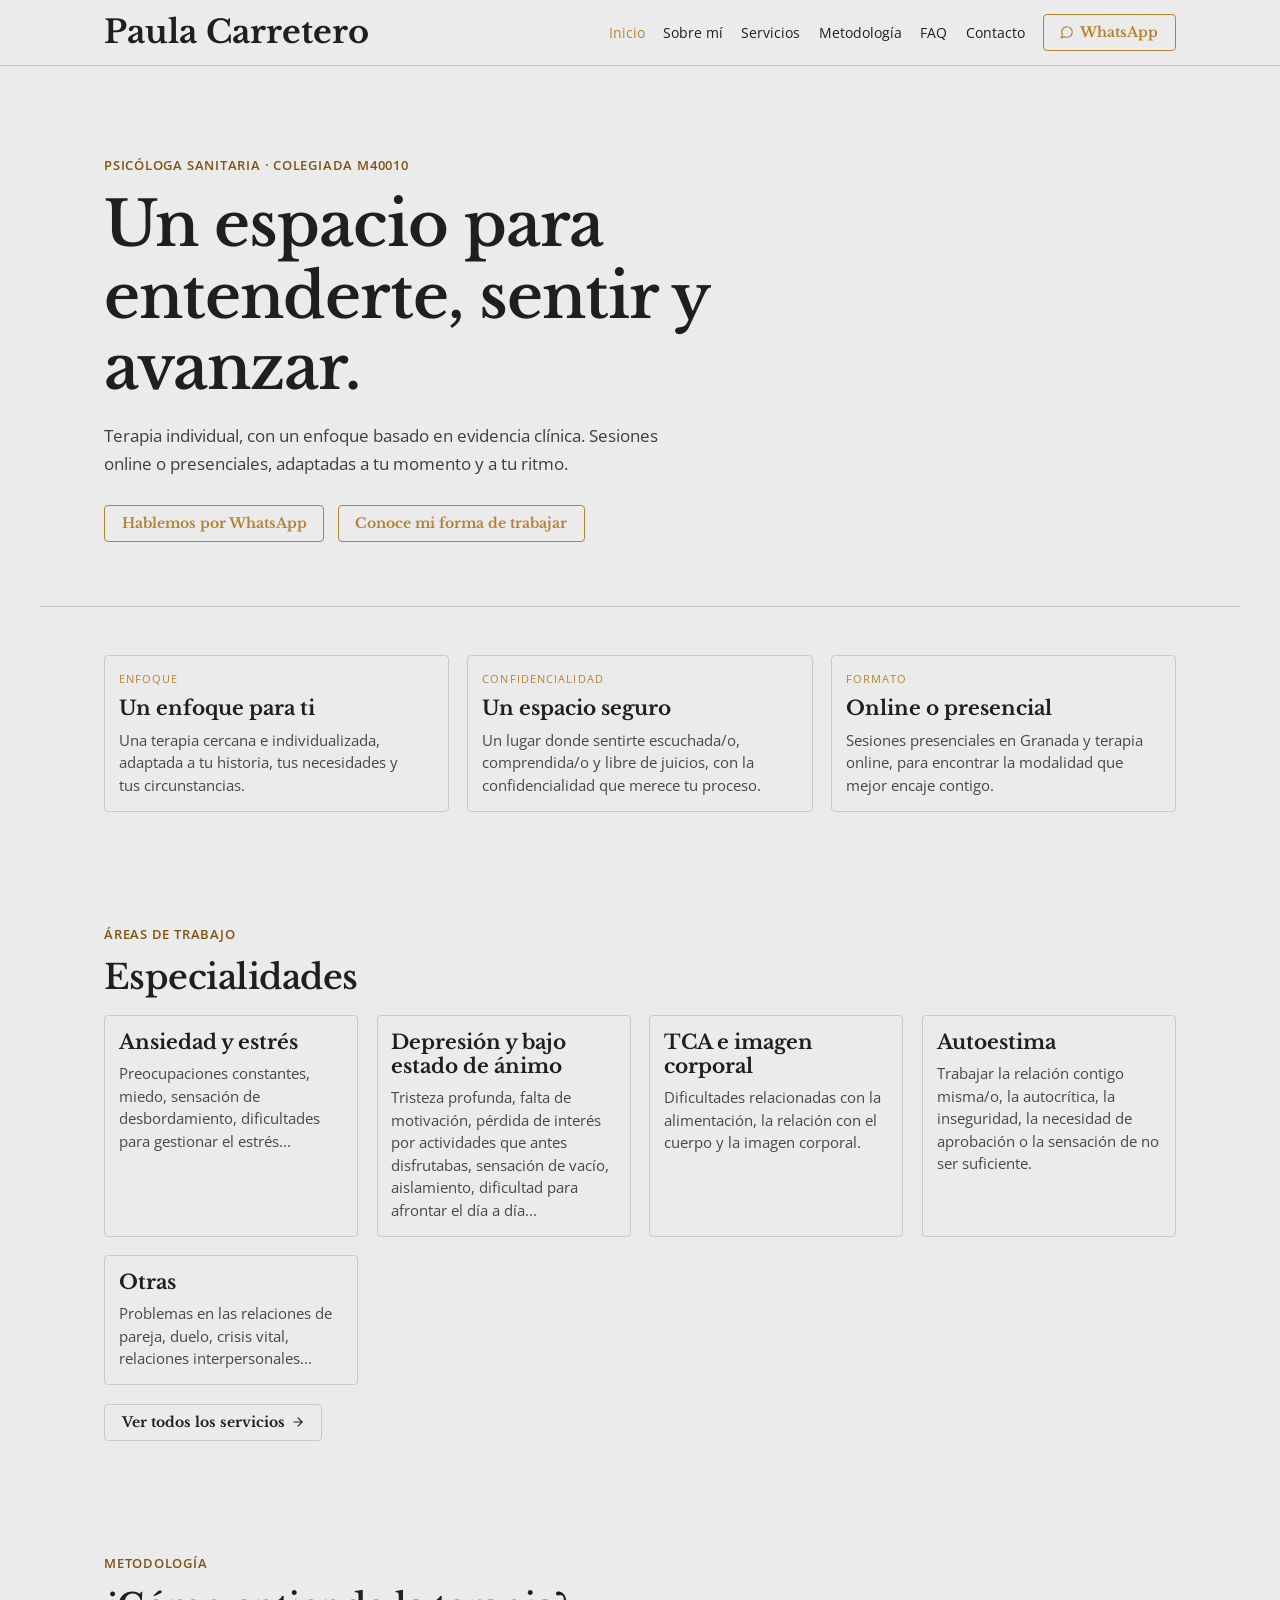
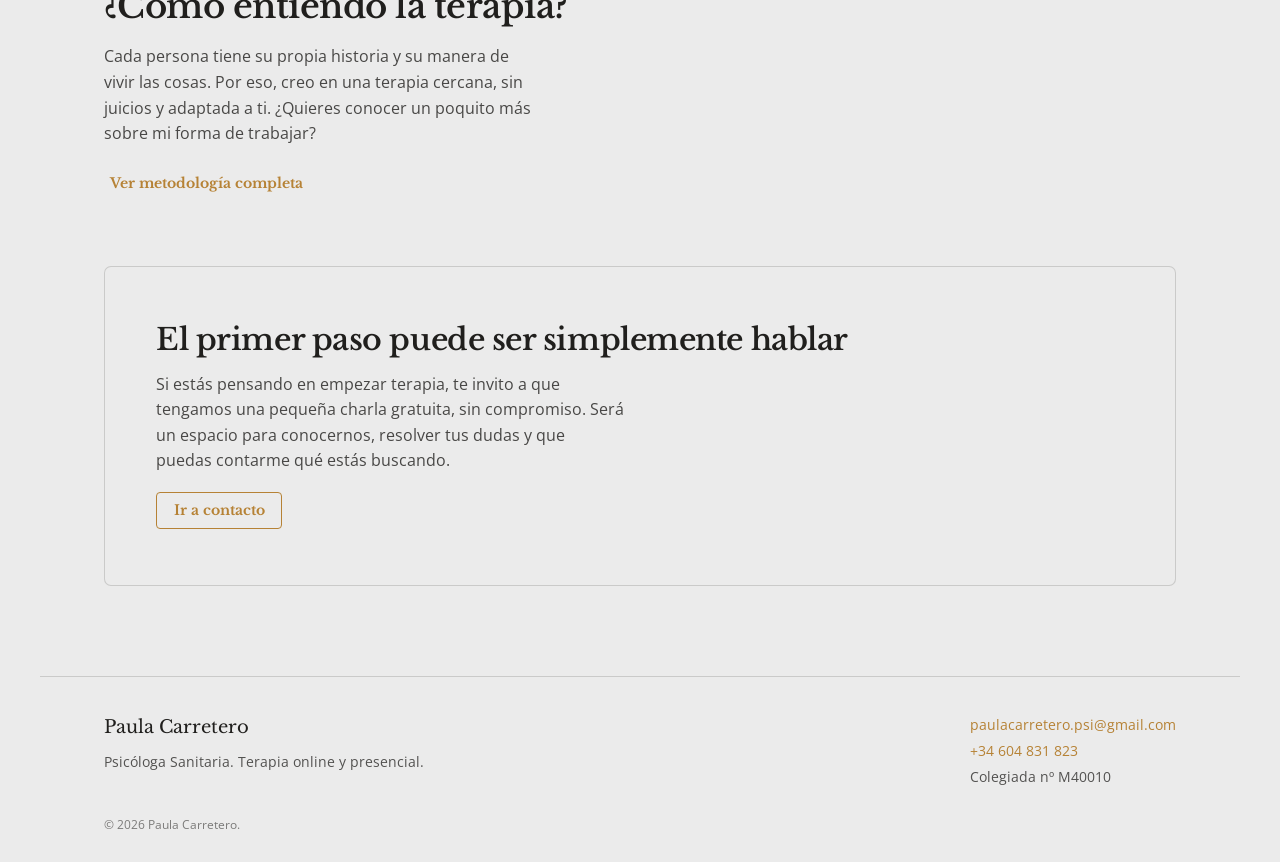
==== index.html @ b2ef5160 "Web publicada (20261020102743-aa1cb7)" ====
<!DOCTYPE html>
<html lang="es">
<head>
  <meta charset="utf-8">
  <meta name="viewport" content="width=device-width, initial-scale=1">
  <title>Paula Carretero · Psicóloga sanitaria online y Granada</title>
  <meta name="description" content="Terapia individual online o presencial. Ansiedad, depresión, problemas de la conducta alimentaria, problemas de pareja, estrés, crisis vital. Enfoque cercano y basado en evidencia clínica.">
  <link rel="stylesheet" href="css/classical.css?v=276b932b">
  <link rel="stylesheet" href="css/site.css?v=2cb532cb">
  <link rel="stylesheet" href="css/theme.css?v=82066e64">
</head>
<body>

<header class="site-header">
  <nav class="nav" aria-label="Principal">
    <a class="nav-brand" href="index.html">Paula Carretero</a>
    <button class="btn btn-icon nav-toggle" type="button" aria-label="Menú" aria-expanded="false"><svg class="icon" width="18" height="18" viewBox="0 0 24 24" fill="none" stroke="currentColor" stroke-width="2" stroke-linecap="round" stroke-linejoin="round" aria-hidden="true"><path d="M4 6h16"/><path d="M4 12h16"/><path d="M4 18h16"/></svg></button>
    <a href="index.html" aria-current="page">Inicio</a>
    <a href="sobre-mi.html">Sobre mí</a>
    <a href="servicios.html">Servicios</a>
    <a href="metodologia.html">Metodología</a>
    <a href="faq.html">FAQ</a>
    <a href="contacto.html">Contacto</a>
    <a class="btn btn-primary" href="https://wa.me/34604831823" target="_blank" rel="noopener"><svg class="icon" width="14" height="14" viewBox="0 0 24 24" fill="none" stroke="currentColor" stroke-width="2" stroke-linecap="round" stroke-linejoin="round" aria-hidden="true"><path d="M7.9 20A9 9 0 1 0 4 16.1L2 22Z"/></svg> WhatsApp</a>
  </nav>
</header>

<main>

<section class="wrap hero">
  <span class="kicker">Psicóloga sanitaria · Colegiada M40010</span>
  <h1 style="max-width:16ch">Un espacio para entenderte, sentir y avanzar.</h1>
  <p class="lead" style="max-width:58ch">Terapia individual, con un enfoque basado en evidencia clínica. Sesiones online o presenciales, adaptadas a tu momento y a tu ritmo.</p>
  <div class="btn-row">
    <a class="btn btn-primary" href="https://wa.me/34604831823" target="_blank" rel="noopener">Hablemos por WhatsApp</a>
    <a class="btn btn-primary" href="metodologia.html">Conoce mi forma de trabajar</a>
  </div>
</section>

<section class="wrap section">
  
  <div class="grid grid-220">
    <div class="card">
      <div class="card-kicker">Enfoque</div>
      <div class="card-title">Un enfoque para ti</div>
      <p class="card-body">Una terapia cercana e individualizada, adaptada a tu historia, tus necesidades y tus circunstancias.</p>
      
      
    </div>
    <div class="card">
      <div class="card-kicker">Confidencialidad</div>
      <div class="card-title">Un espacio seguro</div>
      <p class="card-body">Un lugar donde sentirte escuchada/o, comprendida/o y libre de juicios, con la confidencialidad que merece tu proceso.</p>
      
      
    </div>
    <div class="card">
      <div class="card-kicker">Formato</div>
      <div class="card-title">Online o presencial</div>
      <p class="card-body">Sesiones presenciales en Granada y terapia online, para encontrar la modalidad que mejor encaje contigo.</p>
      
      
    </div>
  </div>
  
</section>

<section class="wrap section">
  <span class="kicker">Áreas de trabajo</span>
  <h2 style="margin-bottom:var(--space-4)">Especialidades</h2>
  <div class="grid grid-240">
    <div class="card">
      
      <div class="card-title">Ansiedad y estrés</div>
      <p class="card-body">Preocupaciones constantes, miedo, sensación de desbordamiento, dificultades para gestionar el estrés...</p>
      
      
    </div>
    <div class="card">
      
      <div class="card-title">Depresión y bajo estado de ánimo</div>
      <p class="card-body">Tristeza profunda, falta de motivación, pérdida de interés por actividades que antes disfrutabas, sensación de vacío, aislamiento, dificultad para afrontar el día a día...</p>
      
      
    </div>
    <div class="card">
      
      <div class="card-title">TCA e imagen corporal </div>
      <p class="card-body">Dificultades relacionadas con la alimentación, la relación con el cuerpo y la imagen corporal.</p>
      
      
    </div>
    <div class="card">
      
      <div class="card-title">Autoestima  </div>
      <p class="card-body">Trabajar la relación contigo misma/o, la autocrítica, la inseguridad, la necesidad de aprobación o la sensación de no ser suficiente.</p>
      
      
    </div>
    <div class="card">
      
      <div class="card-title">Otras</div>
      <p class="card-body">Problemas en las relaciones de pareja, duelo, crisis vital, relaciones interpersonales...</p>
      
      
    </div>
  </div>
  <a class="btn btn-secondary" href="servicios.html" style="margin-top:var(--space-4)">Ver todos los servicios <svg class="icon" width="14" height="14" viewBox="0 0 24 24" fill="none" stroke="currentColor" stroke-width="2" stroke-linecap="round" stroke-linejoin="round" aria-hidden="true"><path d="M5 12h14"/><path d="m12 5 7 7-7 7"/></svg></a>
</section>

<section class="wrap section">
  <div class="split split-sin-imagen">
    <div>
      <span class="kicker">Metodología</span>
      <h2>¿Cómo entiendo la terapia?</h2>
      <p class="text" style="max-width:48ch">Cada persona tiene su propia historia y su manera de vivir las cosas. Por eso, creo en una terapia cercana, sin juicios y adaptada a ti. ¿Quieres conocer un poquito más sobre mi forma de trabajar?</p>
      <a class="btn btn-ghost" href="metodologia.html" style="margin-top:var(--space-4)">Ver metodología completa</a>
    </div>
  </div>
</section>

<section class="wrap section-last">
  <div class="cta">
    <h3>El primer paso puede ser simplemente hablar</h3>
    <p class="text">Si estás pensando en empezar terapia, te invito a que tengamos una pequeña charla gratuita, sin compromiso. Será un espacio para conocernos, resolver tus dudas y que puedas contarme qué estás buscando.</p>
    <a class="btn btn-primary" href="contacto.html">Ir a contacto</a>
  </div>
</section>

</main>

<footer class="wrap site-footer">
  <div>
    <p class="footer-brand">Paula Carretero</p>
    <p class="footer-tag">Psicóloga Sanitaria. Terapia online y presencial.</p>
  </div>
  <div class="footer-contact">
    <a href="mailto:paulacarretero.psi@gmail.com">paulacarretero.psi@gmail.com</a>
    <a href="tel:+34604831823">+34 604 831 823</a>
    <span>Colegiada nº M40010</span>
  </div>
</footer>
<p class="wrap footer-legal">© 2026 Paula Carretero.</p>

<script src="js/site.js?v=e6ed8c2e"></script>
</body>
</html>
---- css/classical.css ----
/* Classical — design-system tokens and component classes. This file is the source of truth for the system's look; retune it here and see readme.md. */
@import url('https://fonts.googleapis.com/css2?family=Cormorant+Garamond:wght@400;600&family=Lora:wght@400;600&display=swap');

:root {
  --color-bg: #f3f2f2;
  --color-surface: #eae9e9;
  --color-text: #201f1d;
  --color-accent: #b68235;
  --color-accent-2: #ac803e;
  --color-divider: color-mix(in srgb, #201f1d 16%, transparent);

  /* Tonal ramps — generated in OKLCH on one shared lightness scale, so the
     same step of any role matches the others in visual value. */
  --color-neutral-100: #f8f4f4;
  --color-neutral-200: #eae7e7;
  --color-neutral-300: #d7d3d3;
  --color-neutral-400: #bab6b6;
  --color-neutral-500: #9b9797;
  --color-neutral-600: #7d7979;
  --color-neutral-700: #605d5d;
  --color-neutral-800: #444141;
  --color-neutral-900: #2d2b2b;

  --color-accent-100: #fff3e4;
  --color-accent-200: #ffe3bf;
  --color-accent-300: #facb8d;
  --color-accent-400: #e1ad66;
  --color-accent-500: #c28d41;
  --color-accent-600: #a06f24;
  --color-accent-700: #7d5411;
  --color-accent-800: #5a3b0a;
  --color-accent-900: #3a270d;

  --color-accent-2-100: #fff3e4;
  --color-accent-2-200: #ffe3be;
  --color-accent-2-300: #f5cd96;
  --color-accent-2-400: #dbaf70;
  --color-accent-2-500: #bc8f4e;
  --color-accent-2-600: #9b7232;
  --color-accent-2-700: #79561f;
  --color-accent-2-800: #573d14;
  --color-accent-2-900: #382810;

  --font-heading: "Cormorant Garamond", system-ui, sans-serif;
  --font-heading-weight: 600; /* review round 3: bold retired — semibold is the
     interface headings' ceiling (they need the weight at small sizes); display
     text goes lighter still, to the normal cut (see the deck) */
  --font-body: "Lora", system-ui, sans-serif;

  --space-1: 4.6px;
  --space-2: 9.2px;
  --space-3: 13.8px;
  --space-4: 18.4px;
  --space-6: 27.6px;
  --space-8: 36.8px;

  --radius-sm: 2px;
  --radius-md: 4px;
  --radius-lg: 7px;

  /* Elevation — derived from the ground: soft ink-tinted shadows on a
     light theme, a hairline edge + ambient darkness on a dark one. */
  --shadow-sm: 0 1px 2px color-mix(in srgb, #2d2b2b 14%, transparent);
  --shadow-md: 0 3px 10px color-mix(in srgb, #2d2b2b 16%, transparent);
  --shadow-lg: 0 12px 32px color-mix(in srgb, #2d2b2b 22%, transparent);
}

body {
  background: var(--color-bg);
  color: var(--color-text);
  font-family: var(--font-body);
}
h1, h2, h3, h4 { font-family: var(--font-heading); font-weight: var(--font-heading-weight); }

.plate{filter:sepia(0.22) saturate(0.82) contrast(1.05);box-sizing:border-box;
  border:6px solid var(--color-surface);outline:1px solid var(--color-divider)}

/* ══════════════════════════════════════════════════════════════════════════
   Components — built with the tokens above. Plain CSS
   on plain HTML: no JavaScript, no build step. Each class is documented in
   readme.md and demonstrated in foundations/ and components/.
   ══════════════════════════════════════════════════════════════════════ */

*, *::before, *::after { box-sizing: border-box; }
body { margin: 0; font-size: 15px; line-height: 1.55; font-weight: 400; }
h1, h2, h3, h4, h5, h6 {
  font-family: var(--font-heading); font-weight: var(--font-heading-weight);
  line-height: 1.12; letter-spacing: -0.015em; margin: 0 0 var(--space-2);
}
h1 { font-size: 42px; }
h2 { font-size: 32px; }
h3 { font-size: 25px; }
h4 { font-size: 20px; }
h5 { font-size: 16px; }
h6 { font-size: 13px; }
h6 { letter-spacing: 0.08em; text-transform: uppercase; }
p { margin: 0 0 var(--space-3); }
a { color: var(--color-accent); text-underline-offset: 3px; }
img { display: block; max-width: 100%; }
figure { margin: 0; }
figcaption {
  font-size: 11px; margin-top: var(--space-1);
  color: color-mix(in srgb, var(--color-text) 55%, transparent);
}
.text-muted { color: color-mix(in srgb, var(--color-text) 55%, transparent); }
:focus { outline: none; }
:focus-visible { outline: 2px solid var(--color-accent); outline-offset: 2px; }
::selection { background: color-mix(in srgb, var(--color-accent) 30%, transparent); }

/* — rules — */
.hr {
  height: 1px; border: 0; margin: var(--space-4) 0;
  background: var(--color-divider);
}

/* — buttons — */
.btn {
  display: inline-flex; align-items: center; justify-content: center; gap: 6px;
  cursor: pointer; text-decoration: none;
  font-family: var(--font-heading); font-weight: var(--font-heading-weight);
  font-size: 14px; line-height: 1.2; color: var(--color-text); /* matches the .input's 14px —
     the pair sits side by side in sign-up rows */
  background: transparent; border: 1px solid transparent;
  padding: var(--space-2) calc(var(--space-3) * 1.2);
  border-radius: var(--radius-md);
}
.btn svg { display: block; }
.btn:disabled { opacity: 0.45; cursor: not-allowed; }
.btn-primary { color: var(--color-accent); border-color: var(--color-accent); }
.btn-primary:hover { background: color-mix(in srgb, var(--color-accent) 12%, transparent); }
.btn-primary:active { background: color-mix(in srgb, var(--color-accent) 22%, transparent); }
.btn-secondary { border-color: var(--color-divider); }
.btn-secondary:hover { background: color-mix(in srgb, var(--color-text) 7%, transparent); }
.btn-secondary:active { background: color-mix(in srgb, var(--color-text) 14%, transparent); }
.btn-ghost { color: var(--color-accent); padding-inline: var(--space-1); }
.btn-ghost:hover { background: color-mix(in srgb, var(--color-accent) 10%, transparent); }
.btn-ghost:active { background: color-mix(in srgb, var(--color-accent) 18%, transparent); }
.btn-icon { width: 36px; height: 36px; padding: 0; }
.btn-block { width: 100%; margin-top: var(--space-2); }

/* — forms — */
.field > label {
  display: block; font-size: 12px; margin-bottom: 5px;
  color: color-mix(in srgb, var(--color-text) 70%, transparent);
}
.input {
  width: 100%; min-height: 36px; padding: 6px 10px; font: inherit;
  font-size: 14px; color: var(--color-text); caret-color: var(--color-accent);
  background: transparent;
  border: 1px solid var(--color-divider); border-radius: var(--radius-md);
}
.input:hover { border-color: color-mix(in srgb, var(--color-text) 45%, transparent); }
.input:focus-visible { border-color: var(--color-accent); outline-offset: 0; }
textarea.input { min-height: 90px; resize: vertical; }
.radio { display: inline-flex; align-items: center; gap: 8px; cursor: pointer; font-size: 14px; }
.radio input, .seg-opt input {
  position: absolute; opacity: 0; width: 0; height: 0; pointer-events: none;
}
.radio .dot {
  width: 16px; height: 16px; flex: none; border-radius: 50%;
  border: 1.5px solid var(--color-divider);
}
.radio:hover .dot { border-color: var(--color-accent); }
.radio input:checked + .dot {
  border-color: var(--color-accent); background: var(--color-accent);
  box-shadow: inset 0 0 0 4px var(--color-bg);
}
.radio input:focus-visible + .dot { outline: 2px solid var(--color-accent); outline-offset: 2px; }
.seg {
  display: inline-flex; overflow: hidden;
  border: 1px solid var(--color-divider); border-radius: var(--radius-md);
}
.seg-opt {
  display: inline-flex; align-items: center; gap: 6px;
  padding: 7px 12px; font-size: 13px; cursor: pointer;
}
.seg-opt + .seg-opt { border-left: 1px solid var(--color-divider); }
.seg-opt:has(input:checked) { color: var(--color-accent); box-shadow: inset 0 0 0 1px var(--color-accent); }
.seg-opt:not(:has(input:checked)):hover { background: color-mix(in srgb, var(--color-text) 7%, transparent); }
.seg-opt:has(input:focus-visible) { outline: 2px solid var(--color-accent); outline-offset: -2px; }

/* — cards — */
.card {
  display: flex; flex-direction: column; gap: var(--space-2);
  padding: var(--space-3); border-radius: var(--radius-md); background: transparent; border: 1px solid var(--color-divider);
}
.card-kicker { font-size: 10px; letter-spacing: 0.1em; text-transform: uppercase; color: var(--color-accent); }
.card-title {
  font-family: var(--font-heading); font-weight: var(--font-heading-weight);
  font-size: 17px; line-height: 1.2;
}
.card-body { margin: 0; font-size: 13px; opacity: 0.8; flex: 1; }
.card-meta {
  display: flex; align-items: center; gap: 6px; font-size: 11px;
  color: color-mix(in srgb, var(--color-text) 50%, transparent);
}
.elev-sm { box-shadow: var(--shadow-sm); }
.elev-md { box-shadow: var(--shadow-md); }
.elev-lg { box-shadow: var(--shadow-lg); }

/* — tags — */
.tag {
  display: inline-flex; align-items: center; font-size: 11px;
  letter-spacing: 0.02em; padding: 3px 10px;
  border-radius: calc(var(--radius-md) * 0.75);
}
.tag-accent { background: var(--color-accent-100); color: var(--color-accent-800); }
.tag-accent-2 { background: var(--color-accent-2-100); color: var(--color-accent-2-800); }
.tag-neutral { background: var(--color-neutral-100); color: var(--color-neutral-800); }
.tag-outline { border: 1px solid var(--color-accent); color: var(--color-accent); }

/* — navigation — */
.nav {
  display: flex; align-items: center; gap: var(--space-4);
  padding: var(--space-3) var(--space-4);
  border-bottom: 1px solid var(--color-divider);
}
.nav-brand {
  font-family: var(--font-heading); font-weight: var(--font-heading-weight);
  font-size: 18px; margin-right: auto;
}
.nav a { color: inherit; text-decoration: none; font-size: 14px; }
.nav a:hover, .nav a[aria-current='page'] { color: var(--color-accent); }

/* — tables — */
.table { width: 100%; border-collapse: collapse; font-size: 14px; }
.table th {
  text-align: left; font-size: 11px; letter-spacing: 0.08em; text-transform: uppercase;
  color: color-mix(in srgb, var(--color-text) 60%, transparent);
  padding: var(--space-2); border-bottom: 1px solid var(--color-divider);
}
.table td {
  padding: var(--space-2);
  border-bottom: 1px solid var(--color-divider);
}
.table tbody tr:hover { background: color-mix(in srgb, var(--color-text) 4%, transparent); }

/* — dialog — */
.dialog-backdrop {
  position: fixed; inset: 0; display: grid; place-items: center;
  padding: var(--space-4);
  background: color-mix(in srgb, var(--color-neutral-900) 50%, transparent);
}
.dialog {
  width: min(440px, 100%); display: flex; flex-direction: column; gap: var(--space-3);
  padding: var(--space-4); border-radius: var(--radius-lg);
  background: var(--color-surface); box-shadow: var(--shadow-lg); border: 1px solid var(--color-divider);
}
.dialog-title {
  font-family: var(--font-heading); font-weight: var(--font-heading-weight);
  font-size: 20px;
}
.dialog-body { font-size: 14px; opacity: 0.85; }
.dialog-actions { display: flex; justify-content: flex-end; gap: var(--space-2); margin-top: var(--space-2); }
---- css/site.css ----
/* ==========================================================================
   site.css — estilos propios del sitio (encima de classical.css, que NO se toca)
   Todo sale de las variables del sistema de diseño: var(--color-*), var(--space-*), etc.
   ========================================================================== */

body { margin: 0; background: var(--color-bg); color: var(--color-text); font-family: var(--font-body); text-wrap: pretty; }
a { color: var(--color-accent); }
a:hover { color: var(--color-accent-600); }
img { max-width: 100%; display: block; }

/* Contenedor centrado: todas las secciones lo usan */
.wrap { max-width: var(--ancho-maximo, 1200px); margin: 0 auto; padding-inline: clamp(20px, 5vw, 64px); }
.wrap-narrow { max-width: 820px; }

/* --- Cabecera / navegación ------------------------------------------- */
.site-header { position: sticky; top: 0; z-index: 10; background: color-mix(in srgb, var(--color-bg) 92%, transparent); backdrop-filter: blur(8px); border-bottom: 1px solid var(--color-divider); }
.site-header .nav { border-bottom: 0; max-width: var(--ancho-maximo, 1200px); margin: 0 auto; padding: var(--space-3) clamp(20px, 5vw, 64px); }
.nav-brand { text-decoration: none; color: var(--color-text); }
.nav a.nav-brand { font-size: var(--marca-tamano, 32px); line-height: 1.1; }
@media (max-width: 900px) { .nav a.nav-brand { font-size: var(--marca-tamano-movil, 26px); } }
.nav-toggle { display: none; }
.nav a.btn { color: var(--color-accent); }
@media (max-width: 900px) {
  .nav { flex-wrap: wrap; gap: var(--space-3); }
  .nav-toggle { display: inline-flex; }
  .nav > a:not(.nav-brand) { display: none; width: 100%; padding: var(--space-1) 0; }
  .nav.is-open > a:not(.nav-brand) { display: block; }
  .nav.is-open > a.btn { display: inline-flex; width: auto; }
}

/* --- Bloques de texto ------------------------------------------------- */
.kicker { display: block; font-size: 13px; letter-spacing: .06em; text-transform: uppercase; font-weight: 600; color: var(--color-accent-700); margin: 0 0 var(--space-3); }
h1, h2, h3 { font-family: var(--font-heading); font-weight: 600; margin: 0; line-height: 1.15; }
h1 { font-size: clamp(38px, 5.5vw, 62px); }
.page-title { font-size: clamp(34px, 4.5vw, 50px); max-width: 22ch; }
h2 { font-size: clamp(26px, 3vw, 34px); }
h3 { font-size: clamp(24px, 2.8vw, 30px); }
.lead { font-size: 17px; line-height: 1.65; opacity: .85; max-width: 60ch; margin: var(--space-4) 0 0; }
.text { font-size: 15.5px; line-height: 1.65; opacity: .8; max-width: 52ch; margin: var(--space-4) 0 0; }

/* --- Secciones -------------------------------------------------------- */
.hero { padding-block: clamp(40px, 7vw, 96px) clamp(32px, 5vw, 64px); border-bottom: 1px solid var(--color-divider); }
.page-head { padding-block: clamp(40px, 6vw, 80px) clamp(24px, 4vw, 48px); }
.section { padding-block: clamp(24px, 4vw, 48px) clamp(32px, 5vw, 64px); }
.section-last { padding-bottom: clamp(48px, 7vw, 96px); }
.btn-row { display: flex; gap: var(--space-3); flex-wrap: wrap; margin-top: var(--space-6); }
.btn .icon { flex-shrink: 0; }

/* Rejillas de tarjetas */
.grid { display: grid; gap: var(--space-4); }
.grid-220 { grid-template-columns: repeat(auto-fit, minmax(220px, 1fr)); }
.grid-240 { grid-template-columns: repeat(auto-fit, minmax(240px, 1fr)); }
.grid-260 { grid-template-columns: repeat(auto-fit, minmax(260px, 1fr)); }
.grid-280 { grid-template-columns: repeat(auto-fit, minmax(280px, 1fr)); }
.card { transition: border-color .2s ease, transform .2s ease; }
.card:hover { border-color: var(--color-accent); }
.card-body { font-size: 14.5px; line-height: 1.55; }
.card-title { font-size: 20px; }
.card-kicker { font-size: 11px; }
.card-link { font-size: 14px; font-weight: 600; text-decoration: none; display: inline-flex; gap: 4px; align-items: center; margin-top: var(--space-2); }

/* Dos columnas texto + foto */
.split { display: grid; gap: var(--space-6) clamp(24px, 5vw, 72px); align-items: center; grid-template-columns: minmax(0, 1fr) minmax(0, 420px); }
.split-portrait { grid-template-columns: minmax(0, 1fr) minmax(0, 380px); }
@media (max-width: 760px) { .split, .split-portrait { grid-template-columns: 1fr; } }

/* Fotos (siempre dentro de .plate) */
.plate { border-radius: var(--radius-lg); overflow: hidden; }
.plate img { width: 100%; height: auto; object-fit: cover; }
.ratio-4-3 { aspect-ratio: 4 / 3; }
.ratio-3-4 { aspect-ratio: 3 / 4; }
.photo-ph { display: grid; place-items: center; width: 100%; height: 100%; min-height: 200px; text-align: center; padding: var(--space-4); font-size: 13px; color: var(--color-neutral-600); background: var(--color-surface); }

/* Panel de cierre (CTA) */
.cta { background: var(--color-surface); border: 1px solid var(--color-divider); border-radius: var(--radius-lg); padding: clamp(32px, 5vw, 56px) clamp(24px, 4vw, 64px); }
.cta .text { margin-top: var(--space-3); }
.cta .btn { margin-top: var(--space-4); }

/* Lista con checks (Sobre mí) */
.checklist { display: grid; gap: var(--space-3); max-width: 64ch; margin: var(--space-4) 0 0; padding: 0; list-style: none; }
.checklist li { display: flex; gap: var(--space-3); align-items: flex-start; font-size: 15.5px; line-height: 1.6; }
.checklist svg { flex-shrink: 0; margin-top: 2px; stroke: var(--color-accent-700); }

/* Pasos numerados (Metodología) */
.steps { border-bottom: 1px solid var(--color-divider); }
.step { display: grid; grid-template-columns: minmax(0, 60px) minmax(0, 1fr); gap: var(--space-4); padding: var(--space-4) 0; border-top: 1px solid var(--color-divider); }
.step-num { font-family: var(--font-heading); font-size: 28px; color: var(--color-accent); font-feature-settings: "tnum"; }
.step h2 { font-size: 22px; margin: 0 0 var(--space-2); }
.step p { font-size: 15.5px; line-height: 1.65; opacity: .8; max-width: 56ch; margin: 0; }

/* FAQ */
details.card { padding: var(--space-4); }
details summary { cursor: pointer; list-style: none; display: flex; align-items: center; justify-content: space-between; gap: var(--space-3); font-family: var(--font-heading); font-size: 18px; }
details summary::-webkit-details-marker { display: none; }
details .chev { flex-shrink: 0; stroke: var(--color-accent); transition: transform .2s ease; }
details[open] .chev { transform: rotate(180deg); }
details p { font-size: 15px; line-height: 1.6; opacity: .8; margin: var(--space-3) 0 0; }

/* Contacto */
.contact-grid { display: grid; grid-template-columns: minmax(0, 1fr) minmax(0, 360px); gap: var(--space-6) clamp(24px, 5vw, 64px); align-items: start; }
@media (max-width: 760px) { .contact-grid { grid-template-columns: 1fr; } }
.form { display: grid; gap: var(--space-4); }
.form .field > label { font-size: 13px; }
.form-msg { font-size: 14px; margin: 0; min-height: 1.4em; }
.form-msg.is-error { color: #a33a2c; }
.form-msg.is-ok { color: var(--color-accent-700); }
/* Campo trampa anti-spam: fuera de pantalla para las personas, visible para los bots */
.field-trampa { position: absolute; left: -10000px; width: 1px; height: 1px; overflow: hidden; }
.contact-list { display: grid; gap: var(--space-3); margin-top: var(--space-2); }
.contact-list a, .contact-item { display: flex; align-items: center; gap: var(--space-2); text-decoration: none; font-size: 15px; line-height: 1.5; }
.contact-list svg, .contact-item svg { flex-shrink: 0; stroke: var(--color-accent-700); }
.stack { display: grid; gap: var(--space-4); }

/* Pie */
.site-footer { display: flex; flex-wrap: wrap; gap: var(--space-6); justify-content: space-between; padding-block: var(--space-8) var(--space-6); border-top: 1px solid var(--color-divider); }
.site-footer p { margin: 0; }
.footer-brand { font-family: var(--font-heading); font-size: 18px; margin-bottom: var(--space-2) !important; }
.footer-tag { font-size: 14px; opacity: .75; max-width: 40ch; }
.footer-contact { font-size: 14px; display: grid; gap: var(--space-1); }
.footer-contact a { text-decoration: none; }
.footer-contact span { opacity: .75; }
.footer-legal { font-size: 12px; opacity: .55; padding-bottom: var(--space-6); margin: 0 auto; }
---- css/theme.css ----
@import url('https://fonts.googleapis.com/css2?family=Libre+Baskerville:wght@400;700&family=Open+Sans:wght@400;600&display=swap');
/* Generado desde content/theme.json — no editar a mano. */
:root {
  --color-bg: #ebebeb;
  --color-surface: #ebebeb;
  --color-text: #201f1d;
  --color-accent: #b68235;
  --color-accent-2: #ae874c;
  --color-divider: color-mix(in srgb, #201f1d 16%, transparent);
  --color-neutral-100: #f5f5f5;
  --color-neutral-200: #e8e8e8;
  --color-neutral-300: #d4d4d4;
  --color-neutral-400: #b7b7b7;
  --color-neutral-500: #989898;
  --color-neutral-600: #7a7a7a;
  --color-neutral-700: #5d5d5d;
  --color-neutral-800: #424242;
  --color-neutral-900: #2b2b2b;
  --color-accent-100: #fff3e4;
  --color-accent-200: #ffe3bf;
  --color-accent-300: #facb8d;
  --color-accent-400: #e1ad66;
  --color-accent-500: #c28d41;
  --color-accent-600: #a06f24;
  --color-accent-700: #7d5411;
  --color-accent-800: #5a3b0a;
  --color-accent-900: #3a270d;
  --color-accent-2-100: #fdf4e7;
  --color-accent-2-200: #fbe4c4;
  --color-accent-2-300: #f1ce9c;
  --color-accent-2-400: #d7b077;
  --color-accent-2-500: #b89156;
  --color-accent-2-600: #98733b;
  --color-accent-2-700: #765727;
  --color-accent-2-800: #553e1a;
  --color-accent-2-900: #372914;
  --font-heading: "Libre Baskerville", system-ui, sans-serif;
  --font-heading-weight: 700;
  --font-body: "Open Sans", system-ui, sans-serif;
  --space-1: 4.6px;
  --space-2: 9.2px;
  --space-3: 13.8px;
  --space-4: 18.4px;
  --space-6: 27.6px;
  --space-8: 36.8px;
  --radius-sm: 2px;
  --radius-md: 4px;
  --radius-lg: 7px;
  --shadow-sm: 0 1px 2px color-mix(in srgb, #2b2b2b 14%, transparent);
  --shadow-md: 0 3px 10px color-mix(in srgb, #2b2b2b 16%, transparent);
  --shadow-lg: 0 12px 32px color-mix(in srgb, #2b2b2b 22%, transparent);
  --marca-tamano: 32px;
  --marca-tamano-movil: 26px;
  --ancho-maximo: 1200px;
}

/* Variantes de las secciones dinámicas */
.split.split-sin-imagen { grid-template-columns: minmax(0, 1fr); }
.split.split-invertido { grid-template-columns: minmax(0, 420px) minmax(0, 1fr); }
.split.split-portrait.split-invertido { grid-template-columns: minmax(0, 380px) minmax(0, 1fr); }
@media (max-width: 760px) { .split.split-invertido, .split.split-portrait.split-invertido { grid-template-columns: 1fr; } }
.contact-grid.contact-grid-solo { grid-template-columns: minmax(0, 1fr); }
.contact-grid-solo .stack { max-width: 520px; }
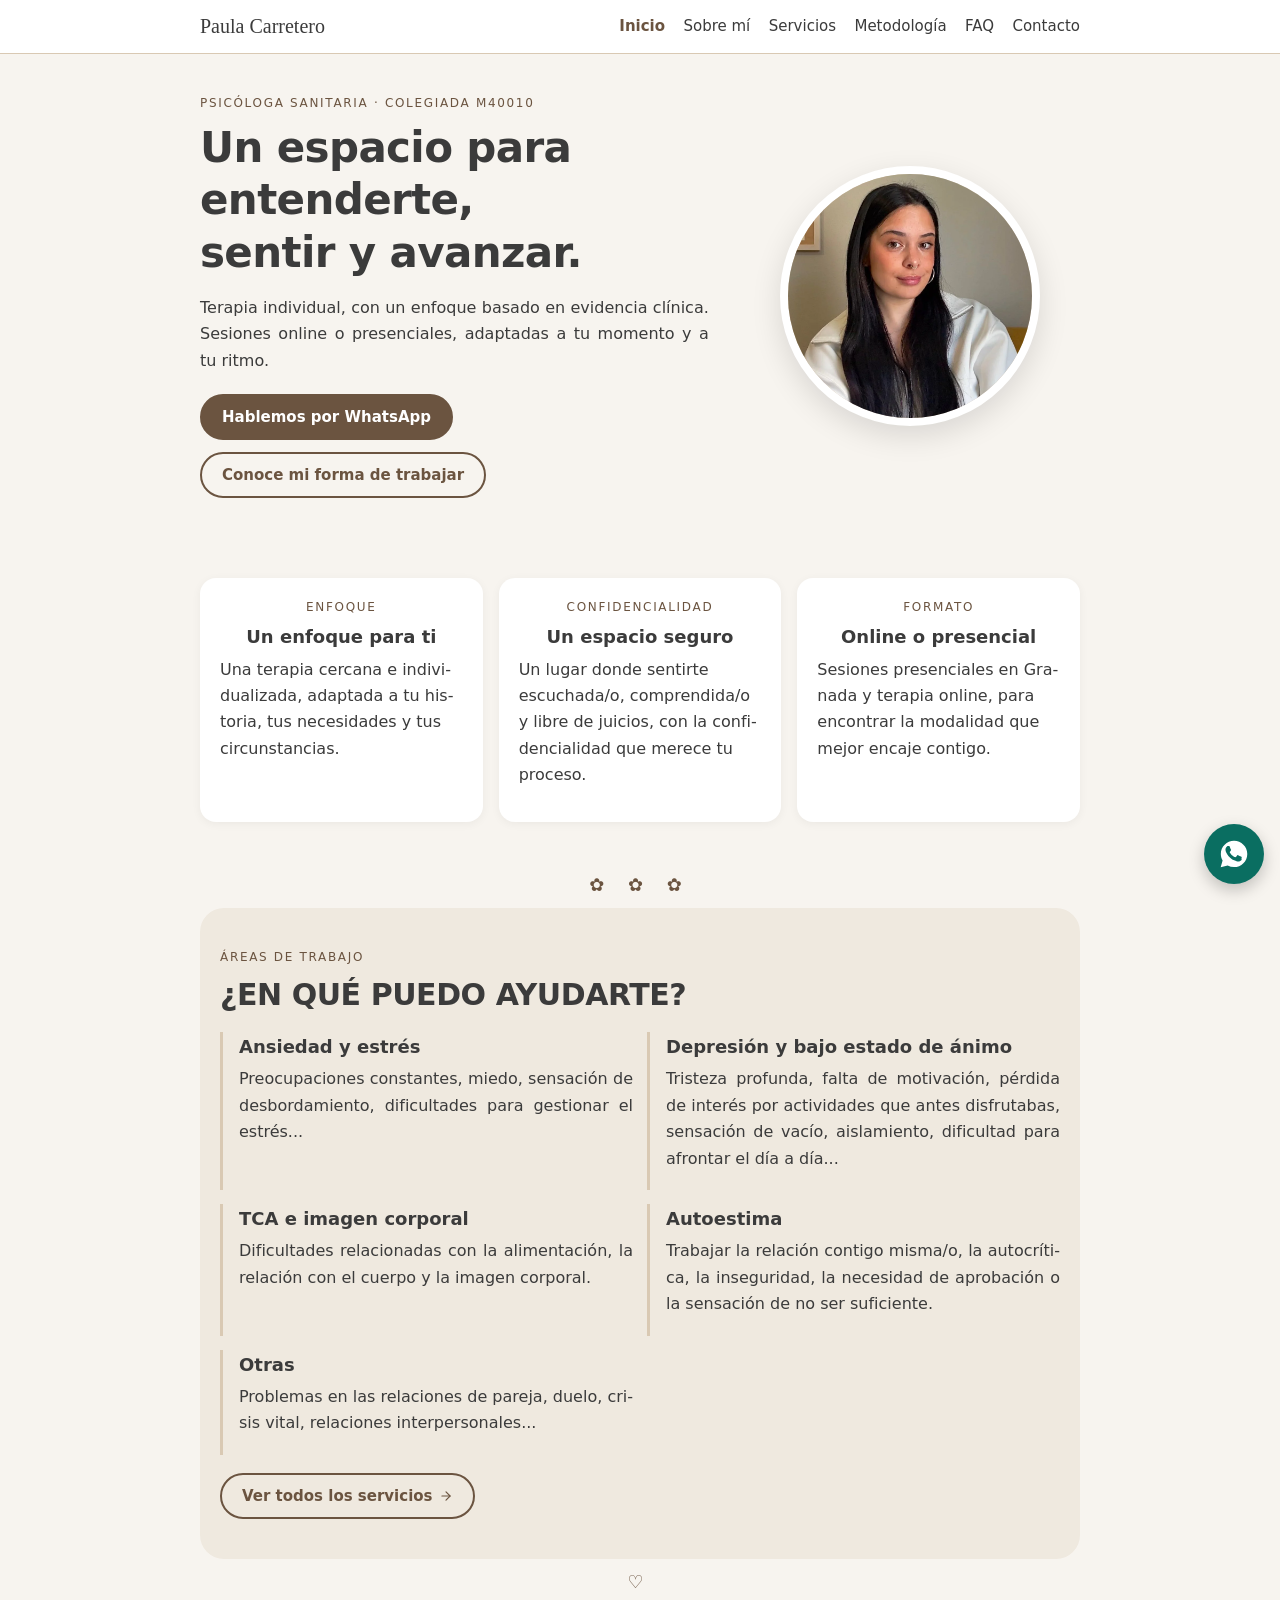
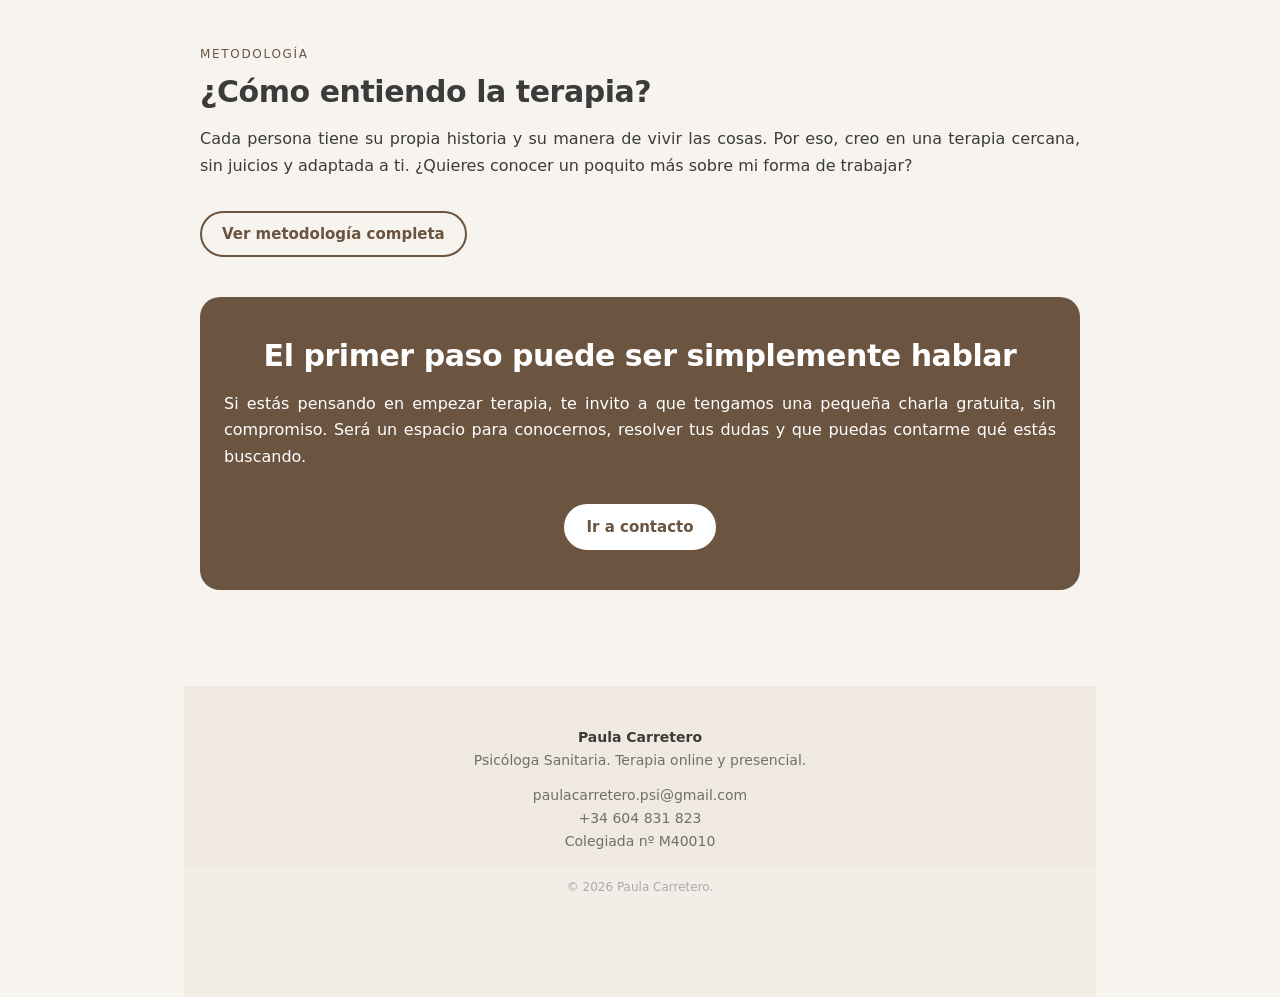
==== commit 86b5b472: "Web publicada (20261102133337-065777)" ====
--- a/index.html
+++ b/index.html
@@ -5,9 +5,10 @@
   <meta name="viewport" content="width=device-width, initial-scale=1">
   <title>Paula Carretero · Psicóloga sanitaria online y Granada</title>
   <meta name="description" content="Terapia individual online o presencial. Ansiedad, depresión, problemas de la conducta alimentaria, problemas de pareja, estrés, crisis vital. Enfoque cercano y basado en evidencia clínica.">
-  <link rel="stylesheet" href="css/classical.css?v=276b932b">
+  <link rel="stylesheet" href="css/classical.css?v=f2ab9af2">
   <link rel="stylesheet" href="css/site.css?v=2cb532cb">
-  <link rel="stylesheet" href="css/theme.css?v=82066e64">
+  <link rel="stylesheet" href="css/theme.css?v=5d425c0d">
+  <link rel="stylesheet" href="css/aspecto.css?v=3083e4b5">
 </head>
 <body>
 
@@ -21,43 +22,45 @@
     <a href="metodologia.html">Metodología</a>
     <a href="faq.html">FAQ</a>
     <a href="contacto.html">Contacto</a>
-    <a class="btn btn-primary" href="https://wa.me/34604831823" target="_blank" rel="noopener"><svg class="icon" width="14" height="14" viewBox="0 0 24 24" fill="none" stroke="currentColor" stroke-width="2" stroke-linecap="round" stroke-linejoin="round" aria-hidden="true"><path d="M7.9 20A9 9 0 1 0 4 16.1L2 22Z"/></svg> WhatsApp</a>
   </nav>
 </header>
 
 <main>
 
-<section class="wrap hero">
+<section class="wrap hero hero-con-foto" data-titulos="izquierda" data-texto="justificado">
+  <div class="hero-texto">
   <span class="kicker">Psicóloga sanitaria · Colegiada M40010</span>
   <h1 style="max-width:16ch">Un espacio para entenderte, sentir y avanzar.</h1>
-  <p class="lead" style="max-width:58ch">Terapia individual, con un enfoque basado en evidencia clínica. Sesiones online o presenciales, adaptadas a tu momento y a tu ritmo.</p>
+  <p class="lead" style="max-width:58ch">Te­ra­pia in­di­vi­dual, con un en­fo­que ba­sa­do en evi­den­cia clí­ni­ca. Se­sio­nes on­li­ne o pre­sen­cia­les, adap­ta­das a tu mo­men­to y a tu rit­mo.</p>
   <div class="btn-row">
     <a class="btn btn-primary" href="https://wa.me/34604831823" target="_blank" rel="noopener">Hablemos por WhatsApp</a>
-    <a class="btn btn-primary" href="metodologia.html">Conoce mi forma de trabajar</a>
+    <a class="btn btn-secondary" href="metodologia.html">Conoce mi forma de trabajar</a>
   </div>
+  </div>
+  <div class="plate ratio-4-3"><img src="img/img-20261014151357-8c1879.webp" alt="Paula Carretero"></div>
 </section>
 
-<section class="wrap section">
+<section class="wrap section" data-titulos="centro" data-texto="izquierda">
   
   <div class="grid grid-220">
     <div class="card">
       <div class="card-kicker">Enfoque</div>
       <div class="card-title">Un enfoque para ti</div>
-      <p class="card-body">Una terapia cercana e individualizada, adaptada a tu historia, tus necesidades y tus circunstancias.</p>
+      <p class="card-body">Una te­ra­pia cer­ca­na e in­di­vi­dua­li­za­da, adap­ta­da a tu his­to­ria, tus ne­ce­si­da­des y tus cir­cuns­tan­cias.</p>
       
       
     </div>
     <div class="card">
       <div class="card-kicker">Confidencialidad</div>
       <div class="card-title">Un espacio seguro</div>
-      <p class="card-body">Un lugar donde sentirte escuchada/o, comprendida/o y libre de juicios, con la confidencialidad que merece tu proceso.</p>
+      <p class="card-body">Un lu­gar don­de sen­tir­te escuchada/o, comprendida/o y li­bre de jui­cios, con la con­fi­den­cia­li­dad que me­re­ce tu pro­ce­so.</p>
       
       
     </div>
     <div class="card">
       <div class="card-kicker">Formato</div>
       <div class="card-title">Online o presencial</div>
-      <p class="card-body">Sesiones presenciales en Granada y terapia online, para encontrar la modalidad que mejor encaje contigo.</p>
+      <p class="card-body">Se­sio­nes pre­sen­cia­les en Gra­na­da y te­ra­pia on­li­ne, para en­con­trar la mo­da­li­dad que me­jor en­ca­je con­ti­go.</p>
       
       
     </div>
@@ -65,42 +68,44 @@
   
 </section>
 
-<section class="wrap section">
+<div class="wrap separador" aria-hidden="true">✿ ✿ ✿</div>
+
+<section class="wrap section seccion-areas" data-titulos="izquierda" data-texto="justificado">
   <span class="kicker">Áreas de trabajo</span>
-  <h2 style="margin-bottom:var(--space-4)">Especialidades</h2>
-  <div class="grid grid-240">
+  <h2 style="margin-bottom:var(--space-4)">¿EN QUÉ PUEDO AYUDARTE? </h2>
+  <div class="grid grid-280 grid-areas">
     <div class="card">
       
       <div class="card-title">Ansiedad y estrés</div>
-      <p class="card-body">Preocupaciones constantes, miedo, sensación de desbordamiento, dificultades para gestionar el estrés...</p>
+      <p class="card-body">Pre­o­cu­pa­cio­nes cons­tan­tes, mie­do, sen­sa­ción de des­bor­da­mien­to, di­fi­cul­ta­des para ges­tio­nar el es­trés...</p>
       
       
     </div>
     <div class="card">
       
       <div class="card-title">Depresión y bajo estado de ánimo</div>
-      <p class="card-body">Tristeza profunda, falta de motivación, pérdida de interés por actividades que antes disfrutabas, sensación de vacío, aislamiento, dificultad para afrontar el día a día...</p>
+      <p class="card-body">Tris­te­za pro­fun­da, fal­ta de mo­ti­va­ción, pér­di­da de in­te­rés por ac­ti­vi­da­des que an­tes dis­fru­ta­bas, sen­sa­ción de va­cío, ais­la­mien­to, di­fi­cul­tad para afron­tar el día a día...</p>
       
       
     </div>
     <div class="card">
       
       <div class="card-title">TCA e imagen corporal </div>
-      <p class="card-body">Dificultades relacionadas con la alimentación, la relación con el cuerpo y la imagen corporal.</p>
+      <p class="card-body">Di­fi­cul­ta­des re­la­cio­na­das con la ali­men­ta­ción, la re­la­ción con el cuer­po y la ima­gen cor­po­ral.</p>
       
       
     </div>
     <div class="card">
       
       <div class="card-title">Autoestima  </div>
-      <p class="card-body">Trabajar la relación contigo misma/o, la autocrítica, la inseguridad, la necesidad de aprobación o la sensación de no ser suficiente.</p>
+      <p class="card-body">Tra­ba­jar la re­la­ción con­ti­go misma/o, la au­to­crí­ti­ca, la in­se­gu­ri­dad, la ne­ce­si­dad de apro­ba­ción o la sen­sa­ción de no ser su­fi­cien­te.</p>
       
       
     </div>
     <div class="card">
       
       <div class="card-title">Otras</div>
-      <p class="card-body">Problemas en las relaciones de pareja, duelo, crisis vital, relaciones interpersonales...</p>
+      <p class="card-body">Pro­ble­mas en las re­la­cio­nes de pa­re­ja, due­lo, cri­sis vi­tal, re­la­cio­nes in­ter­per­so­na­les...</p>
       
       
     </div>
@@ -108,21 +113,23 @@
   <a class="btn btn-secondary" href="servicios.html" style="margin-top:var(--space-4)">Ver todos los servicios <svg class="icon" width="14" height="14" viewBox="0 0 24 24" fill="none" stroke="currentColor" stroke-width="2" stroke-linecap="round" stroke-linejoin="round" aria-hidden="true"><path d="M5 12h14"/><path d="m12 5 7 7-7 7"/></svg></a>
 </section>
 
-<section class="wrap section">
+<div class="wrap separador" aria-hidden="true">♡</div>
+
+<section class="wrap section" data-titulos="izquierda" data-texto="justificado">
   <div class="split split-sin-imagen">
     <div>
       <span class="kicker">Metodología</span>
       <h2>¿Cómo entiendo la terapia?</h2>
-      <p class="text" style="max-width:48ch">Cada persona tiene su propia historia y su manera de vivir las cosas. Por eso, creo en una terapia cercana, sin juicios y adaptada a ti. ¿Quieres conocer un poquito más sobre mi forma de trabajar?</p>
+      <p class="text" style="max-width:48ch">Cada per­so­na tie­ne su pro­pia his­to­ria y su ma­ne­ra de vi­vir las co­sas. Por eso, creo en una te­ra­pia cer­ca­na, sin jui­cios y adap­ta­da a ti. ¿Quie­res co­no­cer un po­qui­to más so­bre mi for­ma de tra­ba­jar?</p>
       <a class="btn btn-ghost" href="metodologia.html" style="margin-top:var(--space-4)">Ver metodología completa</a>
     </div>
   </div>
 </section>
 
-<section class="wrap section-last">
+<section class="wrap section-last" data-titulos="centro" data-texto="justificado">
   <div class="cta">
     <h3>El primer paso puede ser simplemente hablar</h3>
-    <p class="text">Si estás pensando en empezar terapia, te invito a que tengamos una pequeña charla gratuita, sin compromiso. Será un espacio para conocernos, resolver tus dudas y que puedas contarme qué estás buscando.</p>
+    <p class="text">Si es­tás pen­san­do en em­pe­zar te­ra­pia, te in­vi­to a que ten­ga­mos una pe­que­ña char­la gra­tui­ta, sin com­pro­mi­so. Será un es­pa­cio para co­no­cer­nos, re­sol­ver tus du­das y que pue­das con­tar­me qué es­tás bus­can­do.</p>
     <a class="btn btn-primary" href="contacto.html">Ir a contacto</a>
   </div>
 </section>
@@ -142,6 +149,20 @@
 </footer>
 <p class="wrap footer-legal">© 2026 Paula Carretero.</p>
 
-<script src="js/site.js?v=e6ed8c2e"></script>
+<div class="wa-flotante" data-wa-flotante>
+  <div class="wa-chat" id="wa-chat" role="dialog" aria-label="Contacto por WhatsApp" aria-hidden="true">
+    <div class="wa-cabecera">
+      <strong>WhatsApp</strong>
+      <button class="wa-cerrar" type="button" aria-label="Cerrar">×</button>
+    </div>
+    <div class="wa-cuerpo">
+      <div class="wa-burbuja">Hola 😊<br>Si tienes alguna duda sobre la terapia o la valoración gratuita, puedes escribirme cuando quieras.</div>
+      <a class="wa-enlace" href="https://wa.me/34604831823?text=Hola%2C%20quer%C3%ADa%20informaci%C3%B3n%20sobre%20la%20terapia." target="_blank" rel="noopener">Hablar por WhatsApp</a>
+    </div>
+  </div>
+  <button class="wa-boton" type="button" aria-label="Abrir WhatsApp" aria-expanded="false" aria-controls="wa-chat"><svg viewBox="0 0 24 24" width="32" height="32" aria-hidden="true"><path fill="currentColor" d="M12.04 2C6.58 2 2.13 6.45 2.13 11.91c0 1.75.46 3.45 1.32 4.95L2 22l5.25-1.38a9.9 9.9 0 0 0 4.79 1.22h.01c5.46 0 9.91-4.45 9.91-9.91C21.96 6.45 17.5 2 12.04 2zm5.8 14.13c-.25.7-1.45 1.34-2 1.42-.53.08-1.2.11-1.94-.12-.45-.14-1.02-.33-1.76-.65-3.1-1.34-5.12-4.47-5.27-4.68-.15-.21-1.26-1.68-1.26-3.2s.8-2.27 1.08-2.58c.28-.31.61-.39.82-.39.2 0 .41 0 .59.01.19.01.44-.07.69.53.25.6.85 2.08.93 2.23.08.15.13.33.03.53-.1.2-.15.33-.3.5-.15.18-.31.39-.45.53-.15.15-.3.31-.13.61.17.3.75 1.24 1.61 2 1.1.98 2.03 1.29 2.33 1.43.3.15.47.13.65-.08.18-.2.75-.87.95-1.17.2-.3.4-.25.68-.15.28.1 1.77.84 2.07.99.3.15.5.23.57.36.08.13.08.74-.17 1.44z"/></svg></button>
+</div>
+
+<script src="js/site.js?v=e499d321"></script>
 </body>
 </html>
--- a/css/classical.css
+++ b/css/classical.css
@@ -1,5 +1,4 @@
 /* Classical — design-system tokens and component classes. This file is the source of truth for the system's look; retune it here and see readme.md. */
-@import url('https://fonts.googleapis.com/css2?family=Cormorant+Garamond:wght@400;600&family=Lora:wght@400;600&display=swap');
 
 :root {
   --color-bg: #f3f2f2;
--- a/css/theme.css
+++ b/css/theme.css
@@ -1,42 +1,41 @@
-@import url('https://fonts.googleapis.com/css2?family=Libre+Baskerville:wght@400;700&family=Open+Sans:wght@400;600&display=swap');
 /* Generado desde content/theme.json — no editar a mano. */
 :root {
-  --color-bg: #ebebeb;
-  --color-surface: #ebebeb;
-  --color-text: #201f1d;
-  --color-accent: #b68235;
-  --color-accent-2: #ae874c;
-  --color-divider: color-mix(in srgb, #201f1d 16%, transparent);
-  --color-neutral-100: #f5f5f5;
-  --color-neutral-200: #e8e8e8;
-  --color-neutral-300: #d4d4d4;
-  --color-neutral-400: #b7b7b7;
-  --color-neutral-500: #989898;
-  --color-neutral-600: #7a7a7a;
-  --color-neutral-700: #5d5d5d;
-  --color-neutral-800: #424242;
-  --color-neutral-900: #2b2b2b;
-  --color-accent-100: #fff3e4;
-  --color-accent-200: #ffe3bf;
-  --color-accent-300: #facb8d;
-  --color-accent-400: #e1ad66;
-  --color-accent-500: #c28d41;
-  --color-accent-600: #a06f24;
-  --color-accent-700: #7d5411;
-  --color-accent-800: #5a3b0a;
-  --color-accent-900: #3a270d;
-  --color-accent-2-100: #fdf4e7;
-  --color-accent-2-200: #fbe4c4;
-  --color-accent-2-300: #f1ce9c;
-  --color-accent-2-400: #d7b077;
-  --color-accent-2-500: #b89156;
-  --color-accent-2-600: #98733b;
-  --color-accent-2-700: #765727;
-  --color-accent-2-800: #553e1a;
-  --color-accent-2-900: #372914;
-  --font-heading: "Libre Baskerville", system-ui, sans-serif;
-  --font-heading-weight: 700;
-  --font-body: "Open Sans", system-ui, sans-serif;
+  --color-bg: #f7f4ef;
+  --color-surface: #efe9df;
+  --color-text: #3b3b3b;
+  --color-accent: #6b5440;
+  --color-accent-2: #d9c9b3;
+  --color-divider: color-mix(in srgb, #3b3b3b 16%, transparent);
+  --color-neutral-100: #faf4ec;
+  --color-neutral-200: #ece7df;
+  --color-neutral-300: #d8d3cb;
+  --color-neutral-400: #bcb7af;
+  --color-neutral-500: #9c9890;
+  --color-neutral-600: #7e7a72;
+  --color-neutral-700: #615d56;
+  --color-neutral-800: #46423b;
+  --color-neutral-900: #2f2b24;
+  --color-accent-100: #faf4ef;
+  --color-accent-200: #f4e5d8;
+  --color-accent-300: #e6d0bc;
+  --color-accent-400: #cbb29d;
+  --color-accent-500: #ac937d;
+  --color-accent-600: #8d7561;
+  --color-accent-700: #6d5948;
+  --color-accent-800: #4e3f33;
+  --color-accent-900: #322922;
+  --color-accent-2-100: #f8f4f0;
+  --color-accent-2-200: #efe6da;
+  --color-accent-2-300: #e0d2bf;
+  --color-accent-2-400: #c4b5a0;
+  --color-accent-2-500: #a59681;
+  --color-accent-2-600: #867865;
+  --color-accent-2-700: #675c4b;
+  --color-accent-2-800: #4a4135;
+  --color-accent-2-900: #302a23;
+  --font-heading: system-ui, -apple-system, "Segoe UI", Roboto, sans-serif;
+  --font-heading-weight: 600;
+  --font-body: system-ui, -apple-system, "Segoe UI", Roboto, sans-serif;
   --space-1: 4.6px;
   --space-2: 9.2px;
   --space-3: 13.8px;
@@ -46,12 +45,12 @@
   --radius-sm: 2px;
   --radius-md: 4px;
   --radius-lg: 7px;
-  --shadow-sm: 0 1px 2px color-mix(in srgb, #2b2b2b 14%, transparent);
-  --shadow-md: 0 3px 10px color-mix(in srgb, #2b2b2b 16%, transparent);
-  --shadow-lg: 0 12px 32px color-mix(in srgb, #2b2b2b 22%, transparent);
-  --marca-tamano: 32px;
-  --marca-tamano-movil: 26px;
-  --ancho-maximo: 1200px;
+  --shadow-sm: 0 1px 2px color-mix(in srgb, #2f2b24 14%, transparent);
+  --shadow-md: 0 3px 10px color-mix(in srgb, #2f2b24 16%, transparent);
+  --shadow-lg: 0 12px 32px color-mix(in srgb, #2f2b24 22%, transparent);
+  --marca-tamano: 20px;
+  --marca-tamano-movil: 20px;
+  --ancho-maximo: 912px;
 }
 
 /* Variantes de las secciones dinámicas */
--- a/css/aspecto.css
+++ b/css/aspecto.css
@@ -0,0 +1,205 @@
+/* ==========================================================================
+   aspecto.css — aspecto del mockup aprobado por Paula (23/10/2026)
+   Referencia: mockups/boton-whatsapp/mockup-completo.html y mockups/COMPARACION_*.md
+   Se carga DESPUÉS de classical.css, site.css y theme.css, y solo sobrescribe.
+   Para volver al aspecto anterior basta con quitar su <link> en templates/layout.js.
+   Los colores y la letra salen del tema (theme.json): aquí solo hay formas y espacios.
+   ========================================================================== */
+
+:root {
+  --blanco: #fff;
+  --tinta-suave: color-mix(in srgb, var(--color-text) 72%, var(--color-bg));
+  --borde-suave: var(--color-accent-2);
+  --sombra-tarjeta: 0 2px 10px rgba(0, 0, 0, .05);
+  --margen-lateral: 16px;  /* como el mockup */
+}
+
+body { font-size: 16px; line-height: 1.65; }
+.wrap { padding-inline: var(--margen-lateral); }
+
+/* --- Cabecera ---------------------------------------------------------- */
+.site-header { background: var(--blanco); backdrop-filter: none; border-bottom: 1px solid var(--borde-suave); }
+.site-header .nav { padding: 14px var(--margen-lateral); }
+.nav a.nav-brand { font-family: Georgia, "Times New Roman", serif; font-weight: 400; color: var(--color-text); }
+.nav a { font-size: 15px; color: var(--color-text); }
+.nav a[aria-current='page'] { color: var(--color-accent); font-weight: 600; }
+
+/* --- Títulos y textos --------------------------------------------------- */
+h1, h2, h3, .page-title, .card-title { font-weight: 600; line-height: 1.25; text-wrap: balance; }
+h1, .page-title { font-size: clamp(28px, 6vw, 42px); margin: 0 0 16px; }
+.page-title { max-width: none !important; }  /* sin el límite de ancho de la web anterior: el título en una línea si cabe */
+h2 { font-size: clamp(22px, 4vw, 30px); margin: 0 0 16px; }
+h3, .card-title { font-size: 18px; margin: 0 0 8px; }
+.kicker, .card-kicker { font-size: 12px; font-weight: 400; letter-spacing: .14em; text-transform: uppercase; color: var(--color-accent); margin: 0 0 8px; }
+.lead, .text, .card-body { font-size: 16px; line-height: 1.65; opacity: 1; margin: 0 0 14px; max-width: none !important; }
+
+/* Títulos y subtítulos por sección: data-titulos="centro" | "izquierda" (lo pone templates/index.js).
+   Como en el mockup, el título grande de cada página (h1) va siempre a la izquierda. */
+section[data-titulos="centro"] :is(.kicker, .card-kicker, h2, h3, .card-title, .step-num) { text-align: center; }
+
+/* Formato del texto por sección: data-texto="justificado" (por defecto) | "auto" | "izquierda".
+   justificado = también en móvil; auto = justificado en pantallas anchas y a la izquierda en móvil.
+   Siempre con guiones y la última línea a la izquierda. */
+/* Los puntos de corte van dentro del texto (templates/silabas.js, guiones suaves): valen en todos los navegadores.
+   hyphens: auto deja además que el navegador parta por su cuenta (Safari antiguo solo entiende -webkit-hyphens). */
+section[data-texto] :is(p, li) { -webkit-hyphens: auto; hyphens: auto; hyphenate-limit-chars: 5 2 2; }
+section[data-texto="izquierda"] p { text-align: left; }
+section[data-texto="justificado"] p { text-align: justify; text-align-last: left; }  /* en todos los tamaños, también en móvil */
+@media (min-width: 720px) {
+  section[data-texto="auto"] p { text-align: justify; text-align-last: left; }
+}
+/* Formato propio de un párrafo (marca [[…]] en el texto, 31/10/2026): manda sobre el de su sección */
+section[data-texto] p[data-texto="justificado"] { text-align: justify; text-align-last: left; }
+section[data-texto] p[data-texto="izquierda"],
+section[data-texto] p[data-texto="auto"] { text-align: left; text-align-last: auto; }
+@media (min-width: 720px) {
+  section[data-texto] p[data-texto="auto"] { text-align: justify; text-align-last: left; }
+}
+
+/* --- Secciones y espacios ---------------------------------------------- */
+.hero, .page-head, .section { padding-block: 40px; }
+.section-last { padding-bottom: 56px; }
+.hero { border-bottom: 0; }
+.btn-row { margin-top: 20px; gap: 12px; }
+
+/* Separadores decorativos (sección «separador», símbolos editables) */
+.separador { text-align: center; color: var(--color-accent); letter-spacing: .5em; font-size: 18px; margin-block: 8px; }
+
+/* --- Botones: pastilla; primario relleno, secundario y fantasma con borde --- */
+.btn { border-radius: 999px; padding: 12px 20px; font-family: inherit; font-weight: 600; font-size: 15px; border: 2px solid var(--color-accent); color: var(--color-accent); background: transparent; }
+.btn-primary { background: var(--color-accent); color: var(--blanco); }
+.btn-primary:hover, .btn-primary:active { background: color-mix(in srgb, var(--color-accent) 85%, black); color: var(--blanco); }
+.btn-secondary, .btn-ghost { background: transparent; color: var(--color-accent); border-color: var(--color-accent); padding-inline: 20px; }
+.btn-secondary:hover, .btn-ghost:hover { background: color-mix(in srgb, var(--color-accent) 10%, transparent); color: var(--color-accent); }
+.nav-toggle.btn { border: 1px solid var(--borde-suave); border-radius: 8px; width: 44px; height: 40px; padding: 0; color: var(--color-text); background: transparent; }
+
+/* --- Fotos -------------------------------------------------------------- */
+.plate { filter: none; }  /* foto original, sin el tono sepia de classical.css */
+.hero-con-foto .plate, .split-portrait .plate {
+  width: min(260px, 70vw); aspect-ratio: 1 / 1; border-radius: 50%; overflow: hidden;
+  border: 8px solid var(--blanco); outline: 0; box-shadow: 0 10px 30px rgba(0, 0, 0, .12);
+  background: var(--borde-suave); margin-inline: auto;
+}
+.hero-con-foto .plate img, .split-portrait .plate img { width: 100%; height: 100%; object-fit: cover; }
+/* Encuadre (media.json): zoom y punto de enfoque */
+.plate.encuadrada img { object-position: var(--fx, 50%) var(--fy, 50%); transform: scale(var(--zoom, 1)); transform-origin: var(--fx, 50%) var(--fy, 50%); }
+
+/* Portada con foto: texto a la izquierda, foto a la derecha; en móvil, la foto debajo */
+.hero-con-foto { display: grid; gap: 32px; align-items: center; }
+@media (min-width: 720px) { .hero-con-foto { grid-template-columns: 1.2fr .8fr; } }
+
+/* Sobre mí: igual que la portada; texto a la izquierda y foto en círculo a la derecha, centradas en altura.
+   En móvil, la foto debajo del texto. */
+.split.split-portrait { gap: 32px; align-items: center; }
+@media (min-width: 720px) {
+  .split.split-portrait { grid-template-columns: 1.2fr .8fr; }
+  .split.split-portrait.split-invertido { grid-template-columns: .8fr 1.2fr; }
+}
+/* El primer párrafo («¡Hola! Soy Paula…»), algo destacado */
+.split-portrait .page-title + .lead { font-size: 20px; font-weight: 600; line-height: 1.4; text-align: left !important; text-align-last: left !important; }
+
+/* --- Tarjetas ----------------------------------------------------------- */
+.grid { gap: 16px; }
+.grid-260 { grid-template-columns: repeat(auto-fit, minmax(300px, 1fr)); }
+.card { background: var(--blanco); border: 0; border-radius: 16px; padding: 20px; gap: 0; box-shadow: var(--sombra-tarjeta); }
+.card:hover { border-color: transparent; transform: none; }
+.card-meta { margin-top: 4px; }
+.card-meta .tag { font-size: 12px; color: var(--color-accent); background: transparent; border: 1px solid var(--borde-suave); border-radius: 999px; padding: 2px 10px; }
+
+/* Especialidades (presentación «areas»): bloque con fondo suave y lista con línea a la izquierda */
+.seccion-areas {
+  background: var(--color-surface); border-radius: 24px; box-sizing: border-box;
+  width: calc(100% - 2 * var(--margen-lateral)); max-width: calc(var(--ancho-maximo, 880px) - 2 * var(--margen-lateral));
+  padding-inline: 20px;
+}
+.grid-areas { grid-template-columns: 1fr; gap: 14px; }
+@media (min-width: 720px) { .grid-areas { grid-template-columns: 1fr 1fr; } }
+.grid-areas .card { background: transparent; box-shadow: none; border-radius: 0; border-left: 3px solid var(--borde-suave); padding: 4px 0 4px 16px; }
+
+/* Presentación «lista» (p. ej. Duración y precio): etiqueta en mayúsculas y su texto debajo */
+.lista-datos { margin: 0; }
+.lista-datos dt { font-size: 13px; font-weight: 600; letter-spacing: .08em; text-transform: uppercase; color: var(--color-accent); margin-top: 14px; }
+.lista-datos dt:first-child { margin-top: 0; }
+.lista-datos dd { margin: 4px 0 0; }
+.lista-datos dd p { margin: 0; }
+
+/* --- Cierres (CTA): bloque del color de acento con texto blanco ---------- */
+.cta { background: var(--color-accent); color: var(--blanco); border: 0; border-radius: 20px; padding: 40px 24px; text-align: center; }
+.cta h3 { font-size: clamp(22px, 4vw, 30px); color: var(--blanco); margin: 0 0 16px; }
+.cta p, .cta .text { color: var(--blanco); margin-top: 0; }.cta .btn { background: var(--blanco); color: var(--color-accent); border-color: var(--blanco); margin-top: 20px; }
+
+/* --- Formación (lista): título como etiqueta y tarjeta blanca con viñetas --- */
+.lista-titulo { font-size: 12px; font-weight: 400; letter-spacing: .14em; text-transform: uppercase; color: var(--color-accent); margin: 0 0 8px; }
+.checklist { display: block; list-style: disc; max-width: none; margin: 16px 0 0; padding: 20px 20px 20px 40px; background: var(--blanco); border-radius: 16px; box-shadow: var(--sombra-tarjeta); }
+.checklist li { display: list-item; font-size: 16px; }
+.checklist svg { display: none; }
+
+/* --- Pasos (Metodología): tarjetas numeradas, dos por dos en pantallas anchas --- */
+.steps { border: 0; display: grid; gap: 16px; }
+@media (min-width: 720px) { .steps { grid-template-columns: 1fr 1fr; } }
+.step { display: block; background: var(--blanco); border: 0; border-radius: 16px; padding: 20px; box-shadow: var(--sombra-tarjeta); }
+.step-num { display: block; font-family: inherit; font-size: 28px; font-weight: 600; line-height: 1.1; letter-spacing: .04em; color: var(--color-accent); margin-bottom: 8px; }
+.step h2 { font-size: 18px; margin: 0 0 8px; }
+.step p { font-size: 16px; opacity: 1; max-width: none; }
+
+/* --- Preguntas frecuentes ---------------------------------------------- */
+.wrap-narrow { max-width: var(--ancho-maximo, 912px); }  /* mismo ancho que el resto de secciones */
+details.card { padding: 14px 18px; border-radius: 12px; box-shadow: 0 1px 4px rgba(0, 0, 0, .05); }
+details summary { font-family: inherit; font-size: 16px; font-weight: 600; }
+details p { font-size: 16px; opacity: 1; margin-top: 10px; }
+
+/* --- Contacto ----------------------------------------------------------- */
+.contact-grid { grid-template-columns: 1fr; gap: 16px; }
+@media (min-width: 720px) { .contact-grid { grid-template-columns: 1fr 1fr; } }
+.form { background: var(--blanco); border-radius: 16px; padding: 20px; gap: 12px; }
+.form .field > label { font-size: 14px; }
+.input { font-size: 16px; padding: 10px 12px; border: 1px solid var(--borde-suave); border-radius: 8px; background: var(--color-bg); }
+.contact-list svg, .contact-item svg { stroke: var(--color-accent); }
+
+/* --- Pie: bloque centrado con fondo suave -------------------------------- */
+.site-footer { display: block; text-align: center; background: var(--color-surface); border-top: 0; margin-top: 40px; padding: 40px 20px 12px; color: var(--tinta-suave); font-size: 14px; }
+.footer-brand { font-family: inherit; font-weight: 700; font-size: 14px; color: var(--color-text); margin-bottom: 0 !important; }
+.footer-tag { max-width: none; opacity: 1; font-size: 14px; }
+.footer-contact { justify-items: center; gap: 0; margin-top: 12px; }
+.footer-contact a { color: var(--tinta-suave); }
+.footer-contact span { opacity: 1; }
+.footer-legal { text-align: center; background: var(--color-surface); color: var(--tinta-suave); font-size: 12px; padding-block: 12px 40px; }
+
+/* --- Botón flotante de WhatsApp (templates/layout.js, content/whatsapp.json) --- */
+.wa-flotante {
+  --wa-verde: #0a6e61;  /* verde oscuro del mockup: con texto blanco, contraste 6,15 */
+  position: fixed;
+  right: max(16px, env(safe-area-inset-right, 0px));
+  bottom: calc(16px + env(safe-area-inset-bottom, 0px));
+  z-index: 1000;
+  transform: translateY(calc(var(--p, 0) * -40px));
+  transition: transform .15s linear;
+}
+.wa-boton {
+  width: 60px; height: 60px; border-radius: 50%; border: 0; cursor: pointer;
+  background: var(--wa-verde); color: var(--blanco);
+  box-shadow: 0 6px 16px rgba(0, 0, 0, .22);
+  display: grid; place-items: center;
+}
+.wa-boton:focus-visible { outline: 3px solid var(--wa-verde); outline-offset: 3px; }
+.wa-chat {
+  position: absolute; right: 0; bottom: 76px;
+  width: min(320px, calc(100vw - 32px));
+  background: var(--color-bg); border-radius: 16px;
+  box-shadow: 0 12px 32px rgba(0, 0, 0, .25); overflow: hidden;
+  opacity: 0; visibility: hidden; transform: translateY(8px) scale(.98);
+  transition: opacity .2s, transform .2s, visibility .2s;
+}
+.wa-chat.is-open { opacity: 1; visibility: visible; transform: none; }
+.wa-cabecera { background: var(--wa-verde); color: var(--blanco); display: flex; align-items: center; justify-content: space-between; padding: 14px 16px; }
+.wa-cabecera strong { font-size: 17px; }
+.wa-cerrar { background: rgba(0, 0, 0, .2); color: var(--blanco); border: 0; border-radius: 50%; width: 32px; height: 32px; font-size: 18px; cursor: pointer; }
+.wa-cuerpo { padding: 16px; }
+.wa-burbuja { background: var(--blanco); border-radius: 12px 12px 12px 2px; padding: 12px 14px; font-size: 15px; box-shadow: 0 1px 2px rgba(0, 0, 0, .08); }
+.wa-enlace { display: block; margin: 14px 0 0 auto; width: max-content; background: var(--wa-verde); color: var(--blanco); text-decoration: none; padding: 10px 16px; border-radius: 20px; font-weight: 600; font-size: 15px; }
+.wa-enlace:hover { color: var(--blanco); }
+@media (min-width: 900px) { .wa-oculto-escritorio { display: none; } }
+@media (max-width: 899px) { .wa-oculto-movil { display: none; } }
+@media (prefers-reduced-motion: reduce) { .wa-flotante, .wa-chat { transition: none; } }
+/* Espacio al final de la página para que el botón no tape el pie */
+.footer-legal { padding-bottom: 100px; }
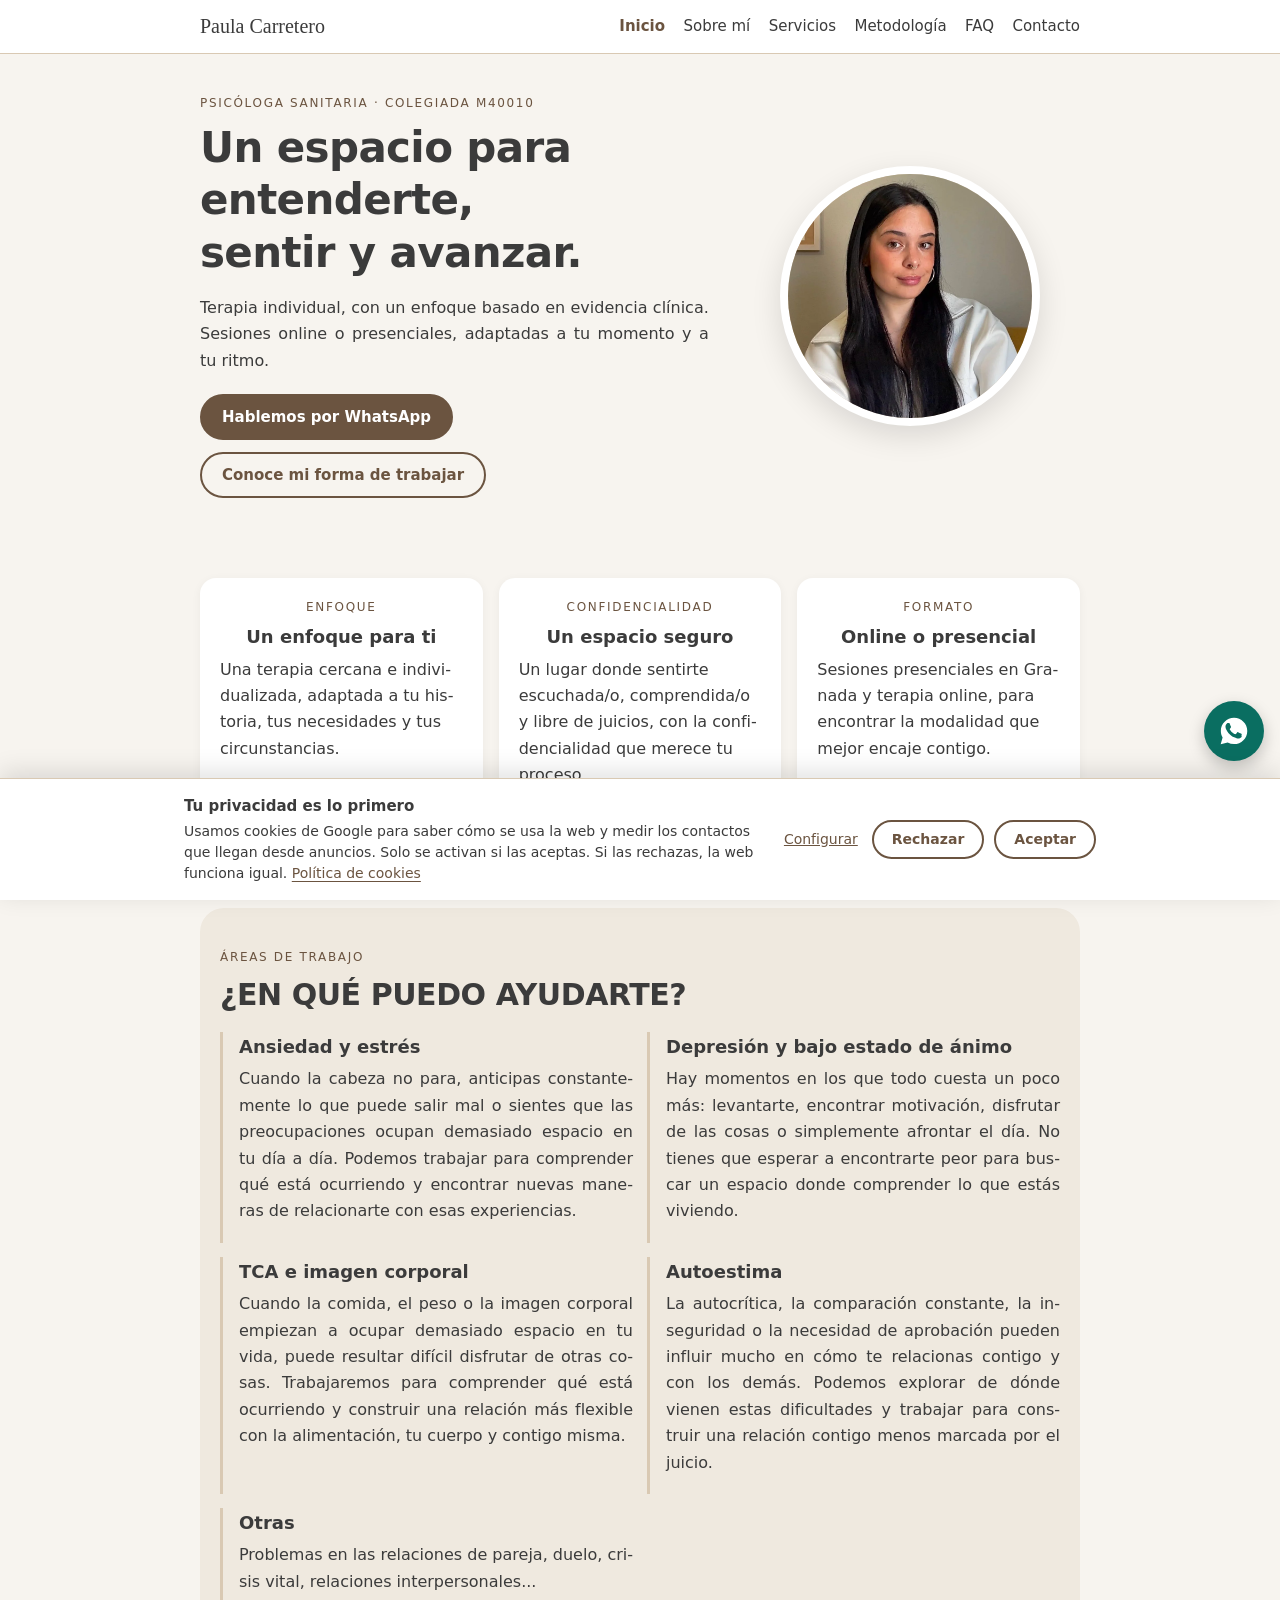
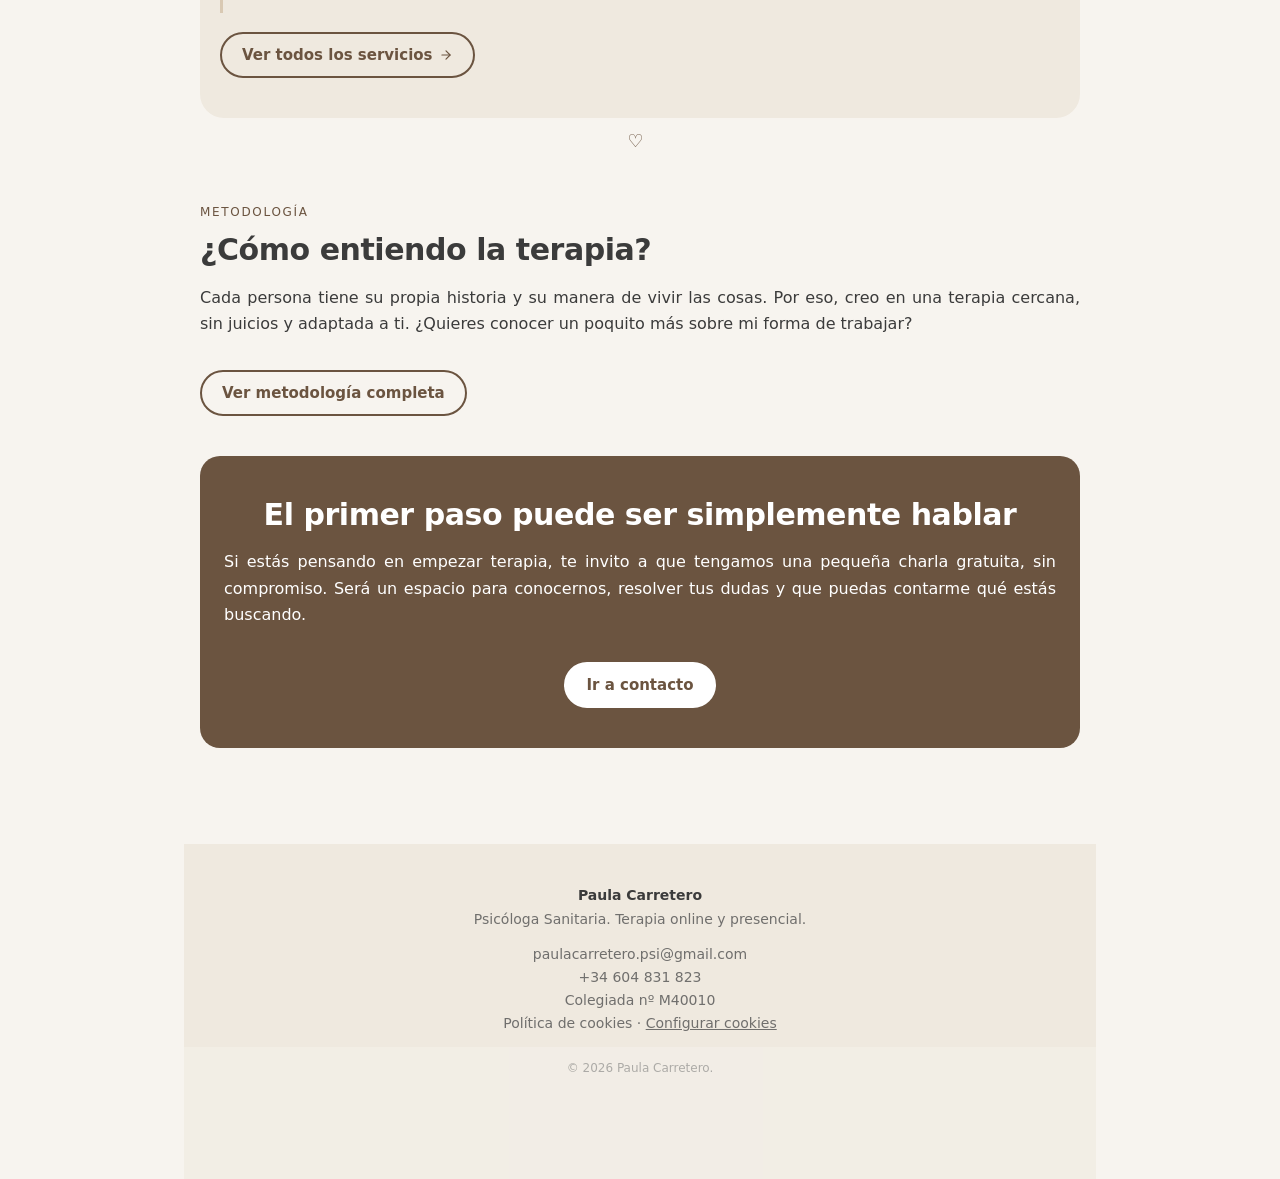
==== commit 869681b0: "Web publicada (20261114083836-194d43)" ====
--- a/index.html
+++ b/index.html
@@ -6,9 +6,10 @@
   <title>Paula Carretero · Psicóloga sanitaria online y Granada</title>
   <meta name="description" content="Terapia individual online o presencial. Ansiedad, depresión, problemas de la conducta alimentaria, problemas de pareja, estrés, crisis vital. Enfoque cercano y basado en evidencia clínica.">
   <link rel="stylesheet" href="css/classical.css?v=f2ab9af2">
-  <link rel="stylesheet" href="css/site.css?v=2cb532cb">
+  <link rel="stylesheet" href="css/site.css?v=6360b220">
   <link rel="stylesheet" href="css/theme.css?v=5d425c0d">
   <link rel="stylesheet" href="css/aspecto.css?v=3083e4b5">
+  <link rel="stylesheet" href="css/cookies.css?v=0b5bde35">
 </head>
 <body>
 
@@ -77,28 +78,28 @@
     <div class="card">
       
       <div class="card-title">Ansiedad y estrés</div>
-      <p class="card-body">Pre­o­cu­pa­cio­nes cons­tan­tes, mie­do, sen­sa­ción de des­bor­da­mien­to, di­fi­cul­ta­des para ges­tio­nar el es­trés...</p>
+      <p class="card-body">Cuan­do la ca­be­za no para, an­ti­ci­pas cons­tan­te­men­te lo que pue­de sa­lir mal o sien­tes que las pre­o­cu­pa­cio­nes ocu­pan de­ma­sia­do es­pa­cio en tu día a día. Po­de­mos tra­ba­jar para com­pren­der qué está ocu­rrien­do y en­con­trar nue­vas ma­ne­ras de re­la­cio­nar­te con esas ex­pe­rien­cias.</p>
       
       
     </div>
     <div class="card">
       
       <div class="card-title">Depresión y bajo estado de ánimo</div>
-      <p class="card-body">Tris­te­za pro­fun­da, fal­ta de mo­ti­va­ción, pér­di­da de in­te­rés por ac­ti­vi­da­des que an­tes dis­fru­ta­bas, sen­sa­ción de va­cío, ais­la­mien­to, di­fi­cul­tad para afron­tar el día a día...</p>
+      <p class="card-body">Hay mo­men­tos en los que todo cues­ta un poco más: le­van­tar­te, en­con­trar mo­ti­va­ción, dis­fru­tar de las co­sas o sim­ple­men­te afron­tar el día. No tie­nes que es­pe­rar a en­con­trar­te peor para bus­car un es­pa­cio don­de com­pren­der lo que es­tás vi­vien­do.</p>
       
       
     </div>
     <div class="card">
       
       <div class="card-title">TCA e imagen corporal </div>
-      <p class="card-body">Di­fi­cul­ta­des re­la­cio­na­das con la ali­men­ta­ción, la re­la­ción con el cuer­po y la ima­gen cor­po­ral.</p>
+      <p class="card-body">Cuan­do la co­mi­da, el peso o la ima­gen cor­po­ral em­pie­zan a ocu­par de­ma­sia­do es­pa­cio en tu vida, pue­de re­sul­tar di­fí­cil dis­fru­tar de otras co­sas. Tra­ba­ja­re­mos para com­pren­der qué está ocu­rrien­do y cons­truir una re­la­ción más fle­xi­ble con la ali­men­ta­ción, tu cuer­po y con­ti­go mis­ma.</p>
       
       
     </div>
     <div class="card">
       
       <div class="card-title">Autoestima  </div>
-      <p class="card-body">Tra­ba­jar la re­la­ción con­ti­go misma/o, la au­to­crí­ti­ca, la in­se­gu­ri­dad, la ne­ce­si­dad de apro­ba­ción o la sen­sa­ción de no ser su­fi­cien­te.</p>
+      <p class="card-body">La au­to­crí­ti­ca, la com­pa­ra­ción cons­tan­te, la in­se­gu­ri­dad o la ne­ce­si­dad de apro­ba­ción pue­den in­fluir mu­cho en cómo te re­la­cio­nas con­ti­go y con los de­más. Po­de­mos ex­plo­rar de dón­de vie­nen es­tas di­fi­cul­ta­des y tra­ba­jar para cons­truir una re­la­ción con­ti­go me­nos mar­ca­da por el jui­cio.</p>
       
       
     </div>
@@ -145,6 +146,7 @@
     <a href="mailto:paulacarretero.psi@gmail.com">paulacarretero.psi@gmail.com</a>
     <a href="tel:+34604831823">+34 604 831 823</a>
     <span>Colegiada nº M40010</span>
+    <span><a href="politica-cookies.html">Política de cookies</a> · <button class="cookies-abrir" type="button" data-cookies-abrir>Configurar cookies</button></span>
   </div>
 </footer>
 <p class="wrap footer-legal">© 2026 Paula Carretero.</p>
@@ -163,6 +165,7 @@
   <button class="wa-boton" type="button" aria-label="Abrir WhatsApp" aria-expanded="false" aria-controls="wa-chat"><svg viewBox="0 0 24 24" width="32" height="32" aria-hidden="true"><path fill="currentColor" d="M12.04 2C6.58 2 2.13 6.45 2.13 11.91c0 1.75.46 3.45 1.32 4.95L2 22l5.25-1.38a9.9 9.9 0 0 0 4.79 1.22h.01c5.46 0 9.91-4.45 9.91-9.91C21.96 6.45 17.5 2 12.04 2zm5.8 14.13c-.25.7-1.45 1.34-2 1.42-.53.08-1.2.11-1.94-.12-.45-.14-1.02-.33-1.76-.65-3.1-1.34-5.12-4.47-5.27-4.68-.15-.21-1.26-1.68-1.26-3.2s.8-2.27 1.08-2.58c.28-.31.61-.39.82-.39.2 0 .41 0 .59.01.19.01.44-.07.69.53.25.6.85 2.08.93 2.23.08.15.13.33.03.53-.1.2-.15.33-.3.5-.15.18-.31.39-.45.53-.15.15-.3.31-.13.61.17.3.75 1.24 1.61 2 1.1.98 2.03 1.29 2.33 1.43.3.15.47.13.65-.08.18-.2.75-.87.95-1.17.2-.3.4-.25.68-.15.28.1 1.77.84 2.07.99.3.15.5.23.57.36.08.13.08.74-.17 1.44z"/></svg></button>
 </div>
 
-<script src="js/site.js?v=e499d321"></script>
+<script src="js/cookies.js?v=56afb32c" data-contenedor="GTM-KCXTXZ9F" data-politica="politica-cookies.html" data-medicion="G-C3S8XLPG2M"></script>
+<script src="js/site.js?v=93447126"></script>
 </body>
 </html>
--- a/css/site.css
+++ b/css/site.css
@@ -19,7 +19,8 @@
 .nav a.nav-brand { font-size: var(--marca-tamano, 32px); line-height: 1.1; }
 @media (max-width: 900px) { .nav a.nav-brand { font-size: var(--marca-tamano-movil, 26px); } }
 .nav-toggle { display: none; }
-.nav a.btn { color: var(--color-accent); }
+.nav a.btn:not(.btn-primary) { color: var(--color-accent); }
+.nav a.btn-primary, .nav a.btn-primary:hover { color: var(--blanco, #fff); }
 @media (max-width: 900px) {
   .nav { flex-wrap: wrap; gap: var(--space-3); }
   .nav-toggle { display: inline-flex; }
--- a/css/cookies.css
+++ b/css/cookies.css
@@ -0,0 +1,45 @@
+/* Aviso de cookies. Se carga después de aspecto.css y solo si el generador lo activa. */
+.cookies {
+  position: fixed; left: 0; right: 0; bottom: 0; z-index: 1100;
+  background: var(--blanco, var(--color-bg)); color: var(--color-text);
+  border-top: 1px solid var(--borde-suave, var(--color-divider));
+  box-shadow: 0 -6px 24px rgba(0, 0, 0, .12);
+  padding: 16px max(16px, env(safe-area-inset-right, 0px)) calc(16px + env(safe-area-inset-bottom, 0px)) max(16px, env(safe-area-inset-left, 0px));
+}
+.cookies[hidden] { display: none; }
+.cookies-in { max-width: var(--ancho-maximo, 912px); margin: 0 auto; display: flex; flex-wrap: wrap; align-items: center; gap: 14px 24px; }
+.cookies-in[hidden] { display: none; }
+.cookies-texto { flex: 1 1 320px; }
+.cookies p { margin: 0; font-size: 14px; line-height: 1.5; }
+.cookies p + p { margin-top: 4px; }
+.cookies .cookies-titulo { font-weight: 700; font-size: 15px; }
+.cookies a { color: var(--color-accent); text-decoration: underline; }
+.cookies-botones { display: flex; flex-wrap: wrap; align-items: center; gap: 10px; }
+.cookies-botones .btn { padding: 9px 18px; font-size: 14px; }
+.cookies-enlace { background: none; border: 0; padding: 9px 4px; font: inherit; font-size: 14px; color: var(--color-accent); text-decoration: underline; cursor: pointer; }
+.cookies-fila { display: flex; gap: 12px; align-items: flex-start; margin-top: 12px; font-size: 14px; line-height: 1.5; cursor: pointer; }
+.cookies-fila input { flex: none; width: 22px; height: 22px; margin: 2px 0 0; accent-color: var(--color-accent); }
+.cookies button:focus-visible, .cookies input:focus-visible, .cookies a:focus-visible { outline: 3px solid var(--color-accent); outline-offset: 2px; }
+.cookies-abrir { background: none; border: 0; padding: 0; font: inherit; color: inherit; text-decoration: underline; cursor: pointer; }
+.cookies-abrir:focus-visible { outline: 3px solid var(--color-accent); outline-offset: 2px; }
+/* El botón de WhatsApp sube lo que mida el aviso para no quedar tapado */
+.wa-flotante { bottom: calc(16px + var(--cookies-alto, 0px) + env(safe-area-inset-bottom, 0px)); }
+@media (max-width: 560px) {
+  .cookies-botones { width: 100%; }
+  .cookies-botones .btn { flex: 1 1 0; text-align: center; }
+  .cookies-enlace { flex: 1 0 100%; text-align: center; order: 3; }
+  .cookies-config .cookies-botones { flex-direction: column; align-items: stretch; }
+  .cookies-config .cookies-botones .btn { flex: none; }
+}
+
+/* Página de la política de cookies */
+.politica { padding-top: 0; }
+.politica h2 { font-size: 20px; margin: 28px 0 10px; }
+.politica p, .politica li { font-size: 16px; line-height: 1.65; text-align: left; hyphens: none; }
+.politica ul { padding-left: 22px; }
+.politica code { font-size: .92em; background: var(--color-surface); padding: 1px 5px; border-radius: 4px; overflow-wrap: anywhere; }
+.politica-fecha { font-size: 14px; color: var(--tinta-suave, inherit); margin: 0; }
+.politica-tabla { overflow-x: auto; margin: 14px 0; }
+.politica-tabla table { border-collapse: collapse; width: 100%; font-size: 15px; }
+.politica-tabla th, .politica-tabla td { border: 1px solid var(--borde-suave, var(--color-divider)); padding: 8px 12px; text-align: left; vertical-align: top; }
+.politica-tabla th { background: var(--color-surface); }
